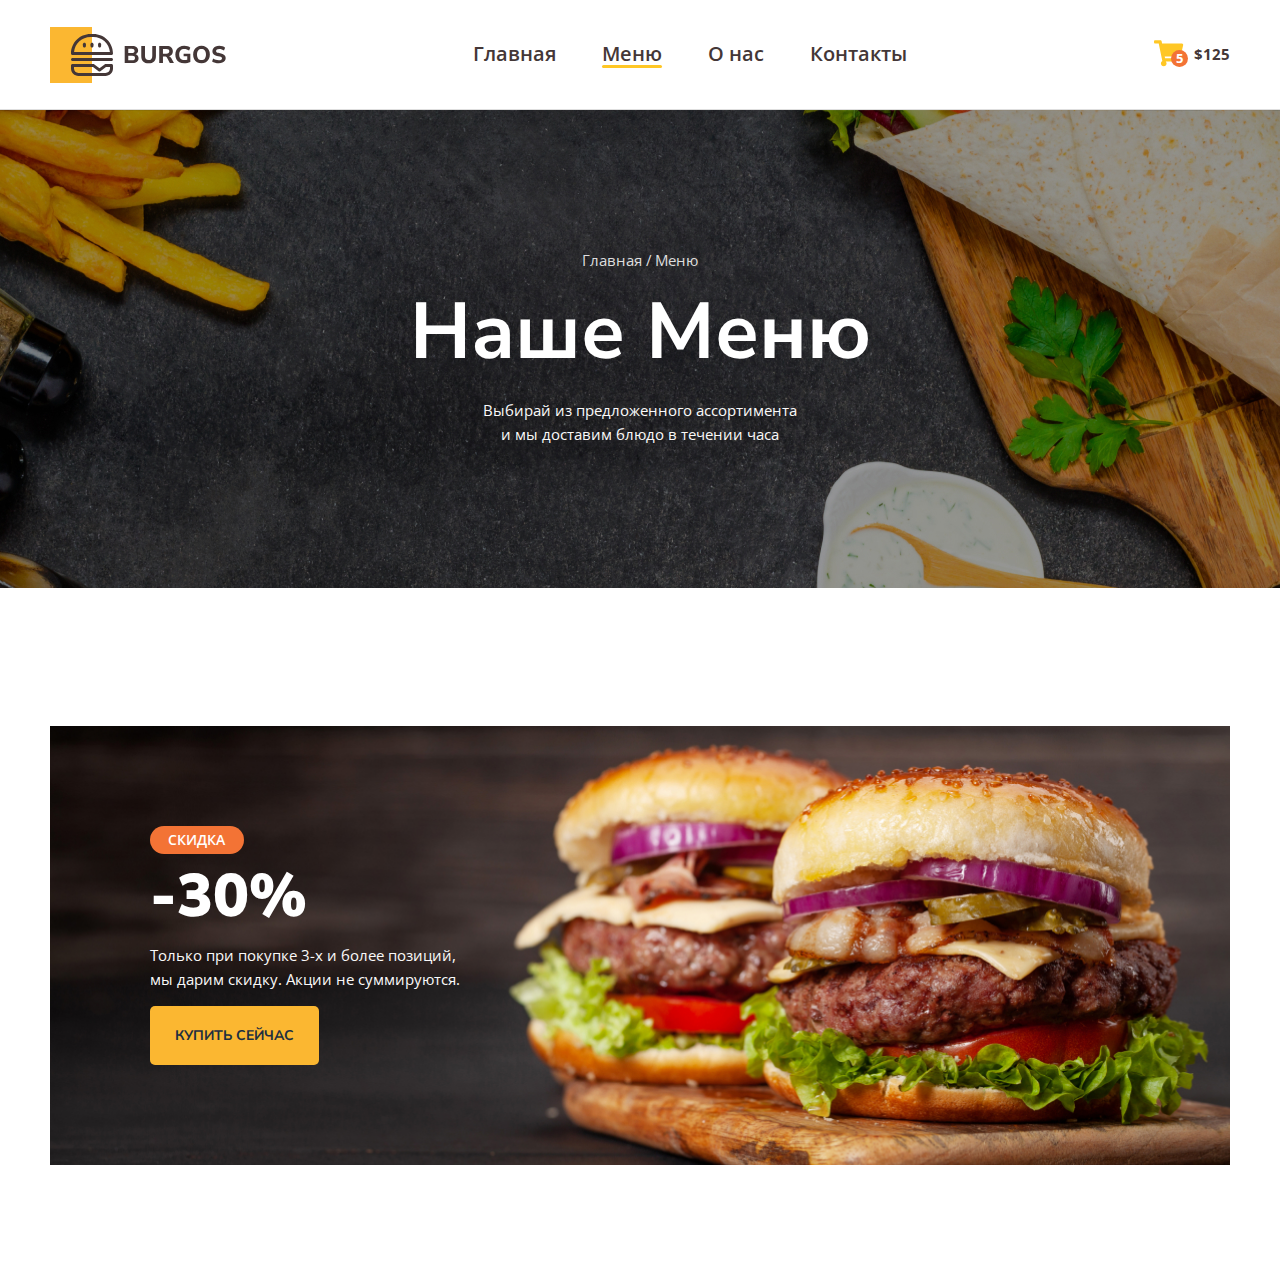
==== index.html @ fad75193 "Add banner (lesson 12)" ====
<!DOCTYPE html>
<html lang="ru">
<head>
    <meta charset="UTF-8">
    <meta http-equiv="X-UA-Compatible" content="IE=edge">
    <meta name="viewport" content="width=device-width, initial-scale=1.0">
    <title>Burger</title>
    <link rel="preconnect" href="https://fonts.googleapis.com">
    <link rel="preconnect" href="https://fonts.gstatic.com" crossorigin>
    <link href="https://fonts.googleapis.com/css2?family=Nunito+Sans:wght@600;700;800;900&family=Open+Sans:wght@400;600;700&display=swap" rel="stylesheet">
    <link rel="stylesheet" href="styles/normalize.css">
    <link rel="stylesheet" href="styles/main.css">
</head>
<body>
    <header>
        <div class="container">
            <div class="header">
                <a href="#" class="header-logo"></a>
                <nav>
                    <ul class="header-nav">
                        <li><a href="#">Главная</a></li>
                        <li><a href="#" class="active">Меню</a></li>
                        <li><a href="#">О нас</a></li>
                        <li><a href="#">Контакты</a></li>
                    </ul>
                </nav>
                <button type="button" class="button">
                    <span class="button-item">
                        <img src="images/cart.svg" alt="Корзина">
                        <span class="button-count">5</span>
                    </span>
                    <span class="button-text">$125</span>
                </button>
            </div>
        </div>
    </header>
    <div class="bg">
        <div class="container">
            <ul class="breadcrumbs">
                <li><a href="#">Главная</a></li>
                <li><a href="#">Меню</a></li>
            </ul>
            <h1 class="title">Наше Меню</h1>
            <p class="description">Выбирай из предложенного ассортимента и мы доставим блюдо в течении часа</p>
        </div>
    </div>
    <main>
        <div class="banner">
            <div class="container">
                <div class="banner-box">
                    <h2 class="banner-title">
                        <span>скидка</span>
                        -30%
                    </h2>
                    <p class="banner-text">
                        Только при покупке 3-х и более позиций, мы&nbsp;дарим скидку. Акции не суммируются.
                    </p>
                    <a href="#" class="banner-link">купить сейчас</a>
                </div>
            </div>
        </div>
    </main>
</body>
</html>
---- styles/main.css ----
body {
    font-family: 'Nunito Sans', sans-serif;
}
.container {
    max-width: 1180px;
    margin: 0 auto;
    padding-left: 15px;
    padding-right: 15px;
}
header {
    border-bottom: 1px solid #DEDEDE;
}
.header {
    font-family: 'Open Sans', sans-serif;
    display: flex;
    align-items: center;
    justify-content: space-between;
    padding-top: 26px;
    padding-bottom: 25px;
}
.header-logo {
    display: block;
    background-image: url(../images/logo.svg);
    width: 176px;
    height: 56px;
    background-repeat: no-repeat;
    background-size: cover;
}
.header-nav {
    display: flex;
    list-style-type: none;
    padding-left: 0;
    gap: 46px;
}
.header-nav a {
    font-weight: 600;
    font-size: 20px;
    color: #443737;
    text-decoration: none;
}
.header-nav a:hover {
    color: #FFC725;
} 
.header-nav a::after {
    content: '';
    width: 100%;
    height: 3px;
    border-radius: 1.5px;
    background: transparent;
    display: block;
}
.header-nav a.active::after {
    background: #FFC725;
}
.button {
    display: flex;
    align-items: center;
    background-color: transparent;
    border: none;
    padding: 0;
    gap: 10px;
    cursor: pointer;
}
.button-item {
    position: relative;
}
.button-count {
    font-weight: 700;
    font-size: 13px;
    color: #fff;
    background: #F37335;
    border-radius: 100%;
    position: absolute;
    width: 17px;
    height: 17px;
    text-align: center;
    line-height: 1.3;
    bottom: 3px;
    right: -4px;
}
.button-text {
    color: #443737;
    font-weight: 700;
    font-size: 15px;
}
.bg {
    text-align: center;
    color: #fff;
    background-image: url(../images/bg.jpg);
    background-size: cover;
    background-position: center center;
    padding: 142px 0;
    margin-bottom: 138px;
}
.breadcrumbs {
    padding-left: 0;
    margin-top: 0;
    list-style-type: none;
    display: flex;
    justify-content: center;
    gap: 7px;
}
.breadcrumbs a {
    color: #dedede;
    font-size: 15px;
    font-family: 'Open Sans', sans-serif;
    text-decoration: none;
}
.breadcrumbs a:hover {
    color: #FFC725;
}
.breadcrumbs a::before {
    content: '/';
    position: relative;
    left: -3px;
    pointer-events: none;
}
.breadcrumbs a:hover::before {
    color: #dedede;
}
.breadcrumbs li:first-child a::before {
    display: none;
}
.title {
    font-weight: 700;
    font-size: 79px;
    margin-top: 17px;
    margin-bottom: 20px;
}
.description {
    font-family: 'Open Sans', sans-serif;
    font-size: 15px;
    line-height: 1.6;
    color: #FAF9F9;
    max-width: 320px;
    margin: 0 auto;
}
.banner-box {
    background-image: url(../images/banner.jpg);
    color: #fff;
    background-size: cover;
    background-position: center center;
    padding: 100px 0 120px 100px;
    margin-bottom: 100px;
}
.banner-title {
    font-weight: 900;
    font-size: 60px;
    text-transform: uppercase;
    margin: 0;
}
.banner-title span {
    font-family: 'Open Sans', sans-serif;
    font-weight: 600;
    font-size: 14px;
    background: #F37335;
    padding: 6px 18px;
    display: block;
    max-width: 58px;
    border-radius: 14px;
    margin-bottom: 8px;
}
.banner-text {
    color: #FAF9F9;
    font-family: 'Open Sans', sans-serif;
    font-size: 15px;
    line-height: 1.6;
    max-width: 353px;
    margin-top: 12px;
    margin-bottom: 35px;
}
.banner-link {
    color: #1E2F40;
    font-weight: 700;
    font-size: 14px;
    text-align: center;
    text-transform: uppercase;
    background-color: #FBB731;
    border-radius: 5px;
    padding: 20px 25px;
    text-decoration: none;
}
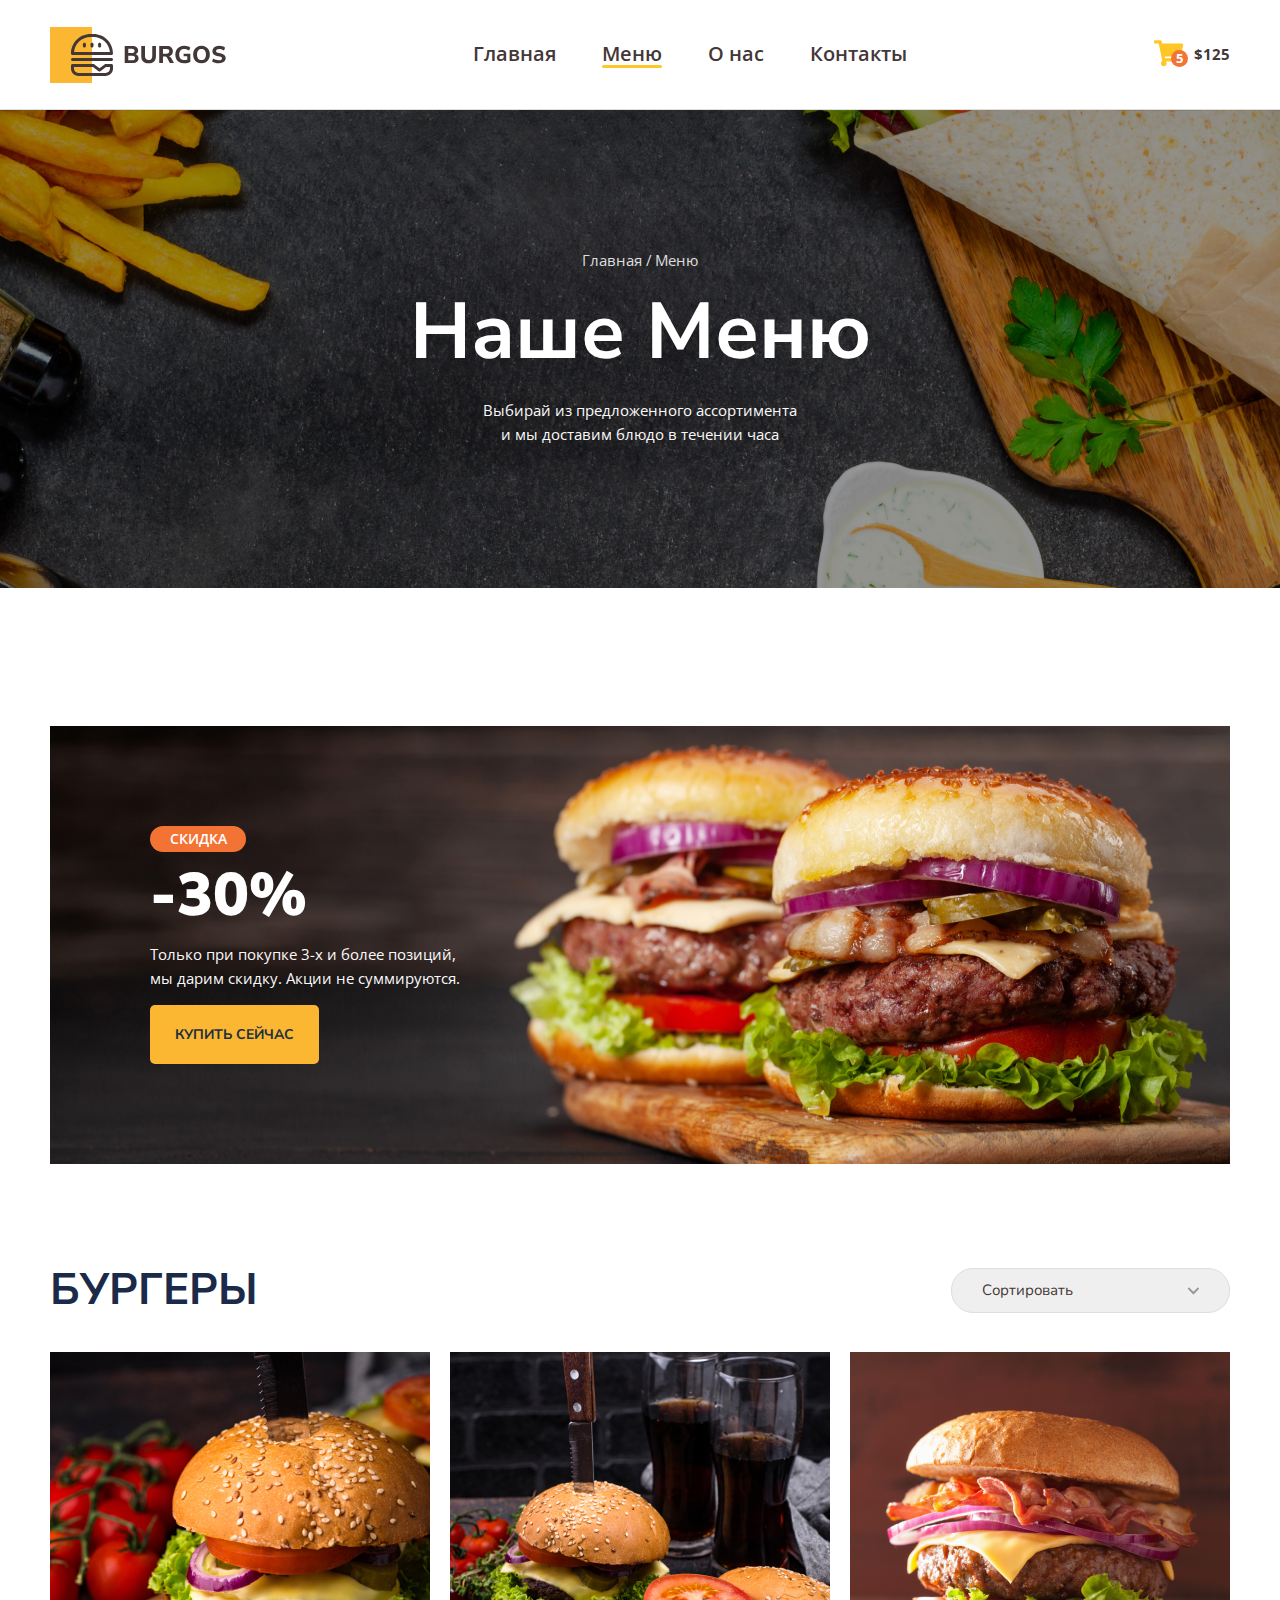
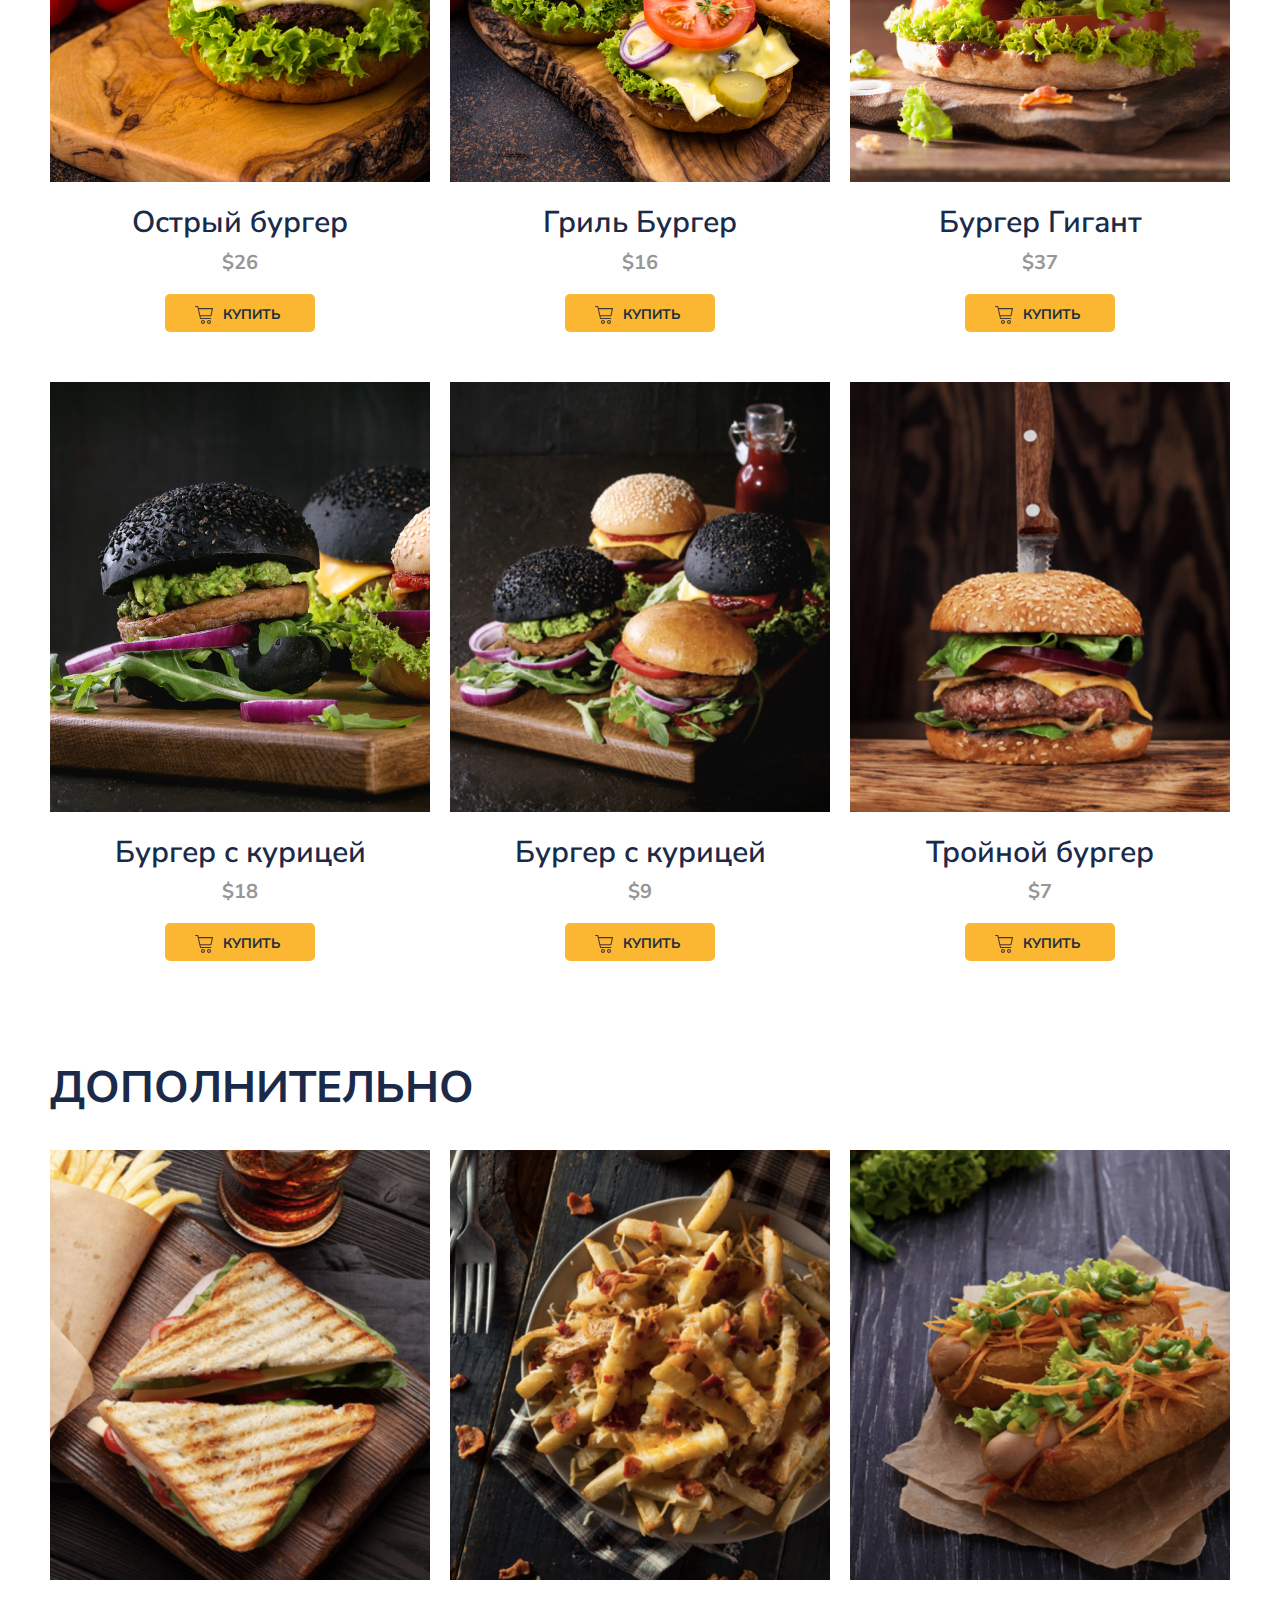
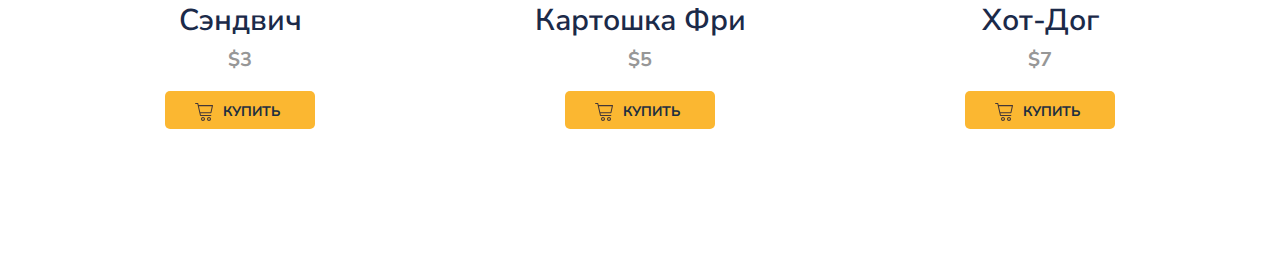
==== commit d7fbf18f: "Add menu (lesson 13)" ====
--- a/index.html
+++ b/index.html
@@ -53,12 +53,138 @@
                         -30%
                     </h2>
                     <p class="banner-text">
-                        Только при покупке 3-х и более позиций, мы&nbsp;дарим скидку. Акции не суммируются.
+                        Только при&nbsp;покупке 3-х и более позиций, мы&nbsp;дарим скидку. Акции не&nbsp;суммируются.
                     </p>
                     <a href="#" class="banner-link">купить сейчас</a>
                 </div>
             </div>
         </div>
+        <section class="menu">
+            <div class="container">
+                <div class="menu-header">
+                    <h2 class="menu-title">
+                        Бургеры
+                    </h2>
+                    <select class="menu-select">
+                        <option value="">Сортировать</option>
+                        <option value="up">По возрастанию</option>
+                        <option value="down">По убыванию</option>
+                    </select>
+                </div>
+                <div class="menu-grid">
+                    <div class="menu-grid-item">
+                        <div class="menu-grid-cover">
+                            <img src="images/menu/01.jpg" alt="Острый бургер">
+                        </div>
+                        <p class="menu-grid-title">Острый бургер</p>
+                        <p class="menu-grid-price">$26</p>
+                        <button type="button" class="menu-grid-btn">
+                            <span class="menu-grid-icon"></span>
+                            <span class="menu-grid-text">купить</span>
+                        </button>
+                    </div>
+                    <div class="menu-grid-item">
+                        <div class="menu-grid-cover">
+                            <img src="images/menu/02.jpg" alt="Гриль Бургер">
+                        </div>
+                        <p class="menu-grid-title">Гриль Бургер</p>
+                        <p class="menu-grid-price">$16</p>
+                        <button type="button" class="menu-grid-btn">
+                            <span class="menu-grid-icon"></span>
+                            <span class="menu-grid-text">купить</span>
+                        </button>
+                    </div>
+                    <div class="menu-grid-item">
+                        <div class="menu-grid-cover">
+                            <img src="images/menu/03.jpg" alt="Бурег Гигант">
+                        </div>
+                        <p class="menu-grid-title">Бургер Гигант</p>
+                        <p class="menu-grid-price">$37</p>
+                        <button type="button" class="menu-grid-btn">
+                            <span class="menu-grid-icon"></span>
+                            <span class="menu-grid-text">купить</span>
+                        </button>
+                    </div>
+                    <div class="menu-grid-item">
+                        <div class="menu-grid-cover">
+                            <img src="images/menu/04.jpg" alt="Бургер с курицей">
+                        </div>
+                        <p class="menu-grid-title">Бургер с курицей</p>
+                        <p class="menu-grid-price">$18</p>
+                        <button type="button" class="menu-grid-btn">
+                            <span class="menu-grid-icon"></span>
+                            <span class="menu-grid-text">купить</span>
+                        </button>
+                    </div>
+                    <div class="menu-grid-item">
+                        <div class="menu-grid-cover">
+                            <img src="images/menu/05.jpg" alt="Бургер с курицей">
+                        </div>
+                        <p class="menu-grid-title">Бургер с курицей</p>
+                        <p class="menu-grid-price">$9</p>
+                        <button type="button" class="menu-grid-btn">
+                            <span class="menu-grid-icon"></span>
+                            <span class="menu-grid-text">купить</span>
+                        </button>
+                    </div>
+                    <div class="menu-grid-item">
+                        <div class="menu-grid-cover">
+                            <img src="images/menu/06.jpg" alt="Тройной бургер">
+                        </div>
+                        <p class="menu-grid-title">Тройной бургер</p>
+                        <p class="menu-grid-price">$7</p>
+                        <button type="button" class="menu-grid-btn">
+                            <span class="menu-grid-icon"></span>
+                            <span class="menu-grid-text">купить</span>
+                        </button>
+                    </div>
+                </div>
+            </div>
+        </section>
+        <section class="extra">
+            <div class="container">
+                <div class="extra-header">
+                    <h2 class="extra-title">
+                        Дополнительно
+                    </h2>
+                </div>
+                <div class="extra-grid">
+                    <div class="extra-grid-item">
+                        <div class="extra-grid-cover">
+                            <img src="images/menu/07.jpg" alt="Сэндвич">
+                        </div>
+                        <p class="extra-grid-title">Сэндвич</p>
+                        <p class="extra-grid-price">$3</p>
+                        <button type="button" class="extra-grid-btn">
+                            <span class="extra-grid-icon"></span>
+                            <span class="extra-grid-text">купить</span>
+                        </button>
+                    </div>
+                    <div class="extra-grid-item">
+                        <div class="extra-grid-cover">
+                            <img src="images/menu/08.jpg" alt="Картошка Фри">
+                        </div>
+                        <p class="extra-grid-title">Картошка Фри</p>
+                        <p class="extra-grid-price">$5</p>
+                        <button type="button" class="extra-grid-btn">
+                            <span class="extra-grid-icon"></span>
+                            <span class="extra-grid-text">купить</span>
+                        </button>
+                    </div>
+                    <div class="extra-grid-item">
+                        <div class="extra-grid-cover">
+                            <img src="images/menu/09.jpg" alt="Хот-Дог">
+                        </div>
+                        <p class="extra-grid-title">Хот-Дог</p>
+                        <p class="extra-grid-price">$7</p>
+                        <button type="button" class="extra-grid-btn">
+                            <span class="extra-grid-icon"></span>
+                            <span class="extra-grid-text">купить</span>
+                        </button>
+                    </div>
+                </div>
+            </div>
+        </section>  
     </main>
 </body>
 </html>--- a/styles/main.css
+++ b/styles/main.css
@@ -137,28 +137,31 @@
 }
 .banner-box {
     background-image: url(../images/banner.jpg);
-    color: #fff;
+    background-repeat: no-repeat;
     background-size: cover;
     background-position: center center;
-    padding: 100px 0 120px 100px;
-    margin-bottom: 100px;
+    padding: 100px 100px 120px 100px;
+    margin-bottom: 65px;
 }
 .banner-title {
     font-weight: 900;
     font-size: 60px;
-    text-transform: uppercase;
-    margin: 0;
+    color: #fff;
+    text-transform: uppercase;
+    margin-top: 0;
+    margin-bottom: 12px;
 }
 .banner-title span {
     font-family: 'Open Sans', sans-serif;
     font-weight: 600;
     font-size: 14px;
     background: #F37335;
-    padding: 6px 18px;
+    padding: 5px 0;
     display: block;
-    max-width: 58px;
+    max-width: 96px;
+    text-align: center;
     border-radius: 14px;
-    margin-bottom: 8px;
+    margin-bottom: 9px;
 }
 .banner-text {
     color: #FAF9F9;
@@ -166,17 +169,108 @@
     font-size: 15px;
     line-height: 1.6;
     max-width: 353px;
-    margin-top: 12px;
+    margin-top: 0;
     margin-bottom: 35px;
 }
 .banner-link {
     color: #1E2F40;
     font-weight: 700;
     font-size: 14px;
-    text-align: center;
     text-transform: uppercase;
     background-color: #FBB731;
     border-radius: 5px;
     padding: 20px 25px;
     text-decoration: none;
+}
+.menu-header, .extra-header {
+    display: flex;
+    align-items: center;
+    justify-content: space-between;
+}
+.menu-title,.extra-title {
+    font-size: 44px;
+    font-weight: 700;
+    text-transform: uppercase;
+    color: #1B2A49;
+}
+.menu-select {
+    border: 1px solid #DEDEDE;
+    padding: 13px 30px;
+    border-radius: 22px;
+    color: #443737;
+    font-size: 15px;
+    appearance: none;
+    flex-basis: 279px;
+    background-image: url(../images/arrow.svg);
+    background-size: 12.79px 7.75px;
+    background-repeat: no-repeat;
+    background-position: 89% center;
+}
+.menu-grid, .extra-grid {
+    display: grid;
+    grid-template-columns: repeat(3, 1fr);
+    gap: 20px;
+    margin-bottom: 35px;
+}
+.extra-grid {
+    margin-bottom: 100px;
+}
+.menu-grid-item, .extra-grid-item {
+    text-align: center;
+}
+.menu-grid-cover, .extra-grid-cover {
+    width: 100%;
+    height: 430px;
+    position: relative;
+    overflow: hidden;
+    margin-bottom: 24px;
+}
+.menu-grid-cover img, .extra-grid-cover img {
+    position: absolute;
+    left: 50%;
+    top: 50%;
+    transform: translate(-50%, -50%);
+    object-fit: cover;
+    width: 100%;
+    height: 430px;
+}
+.menu-grid-title, .extra-grid-title {
+    font-weight: 600;
+    font-size: 30px;
+    color: #1B2A49;
+    margin-top: 0;
+    margin-bottom: 10px;
+}
+.menu-grid-price, .extra-grid-price {
+    font-weight: 700;
+    font-size: 20px;
+    color: #979797;
+    margin-top: 0;
+    margin-bottom: 20px;
+}
+.menu-grid-btn, .extra-grid-btn {
+    display: flex;
+    align-items: center;
+    border: none;
+    background: #FBB731;
+    border-radius: 5px;
+    padding: 12px 35px 8px 30px;
+    gap: 10px;
+    cursor: pointer;
+    margin: 0 auto;
+    margin-bottom: 30px;
+}
+.menu-grid-icon, .extra-grid-icon {
+    background-image: url(../images/cart-menu.svg);
+    width: 18px;
+    height: 18px;
+    background-repeat: no-repeat;
+    background-size: cover;
+    background-position: center center;
+}
+.menu-grid-text, .extra-grid-text {
+    font-weight: 700;
+    font-size: 14px;
+    text-transform: uppercase;
+    color: #1E2F40;
 }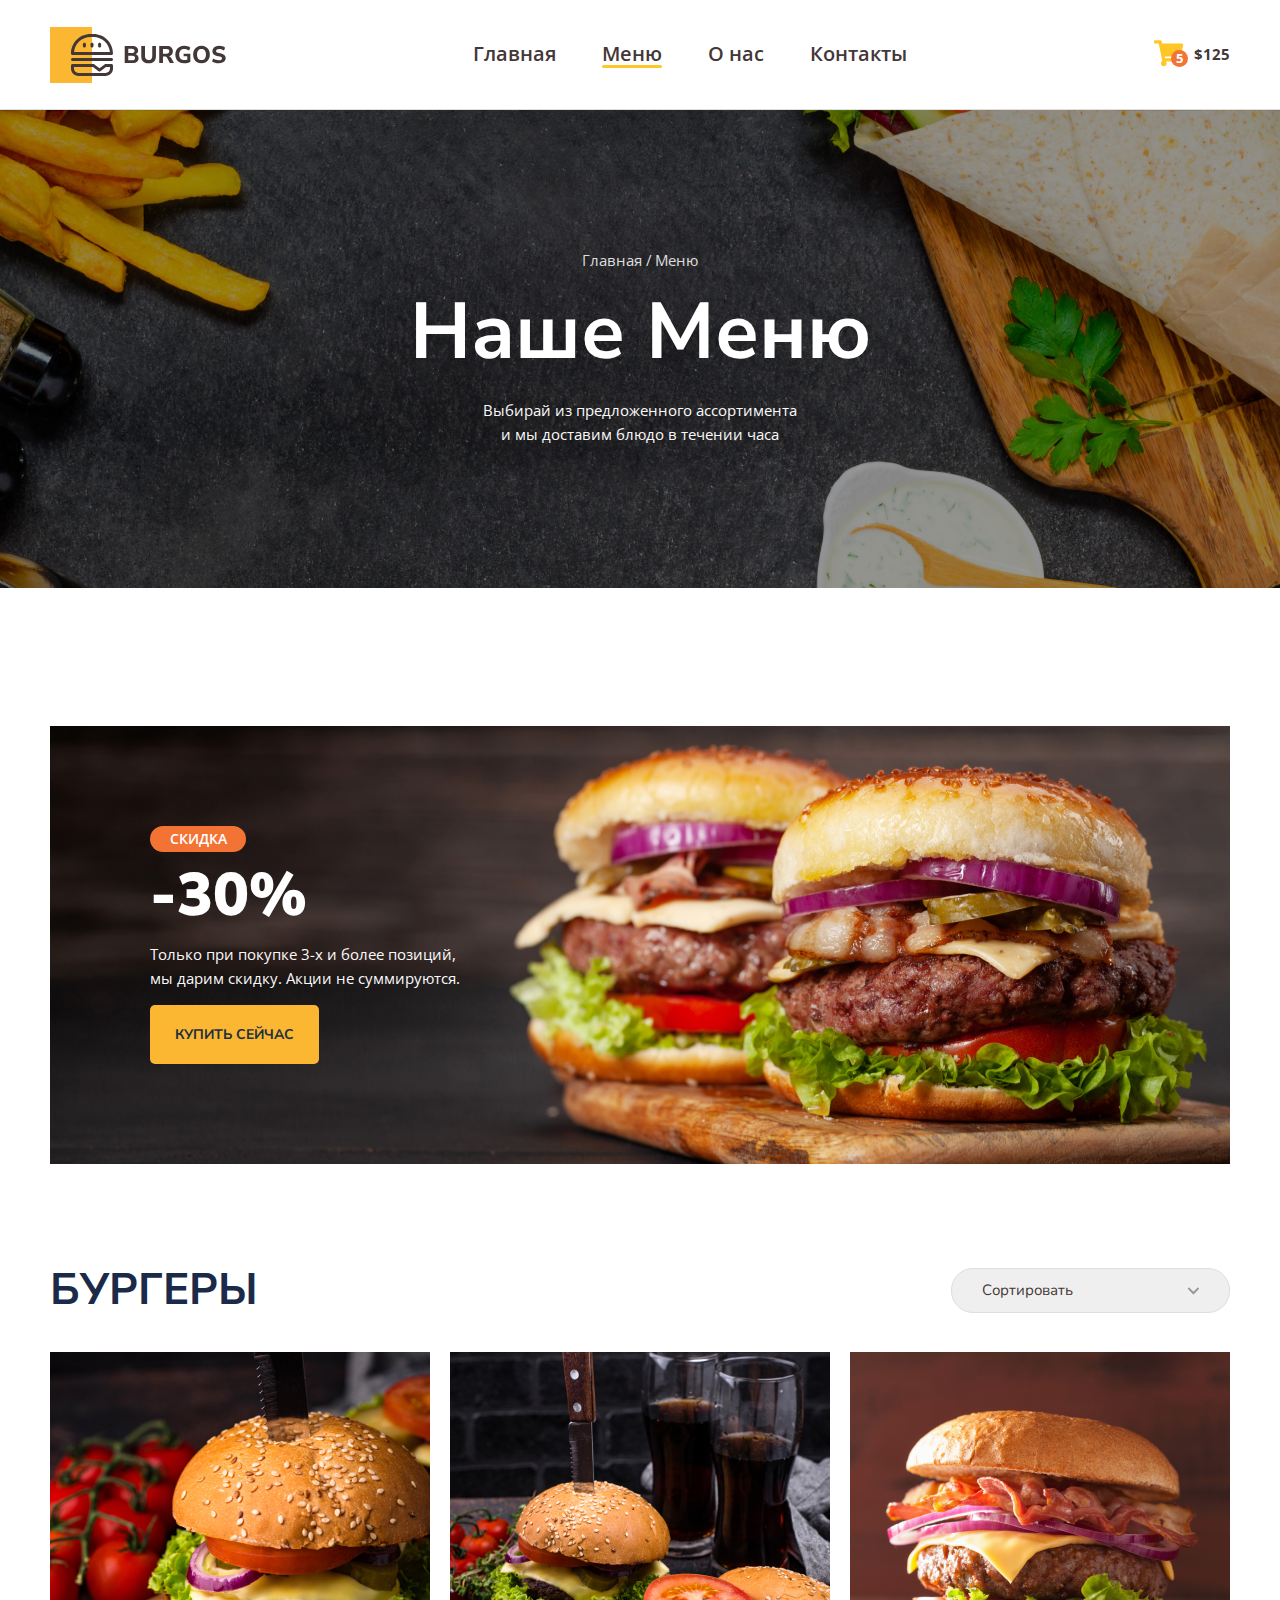
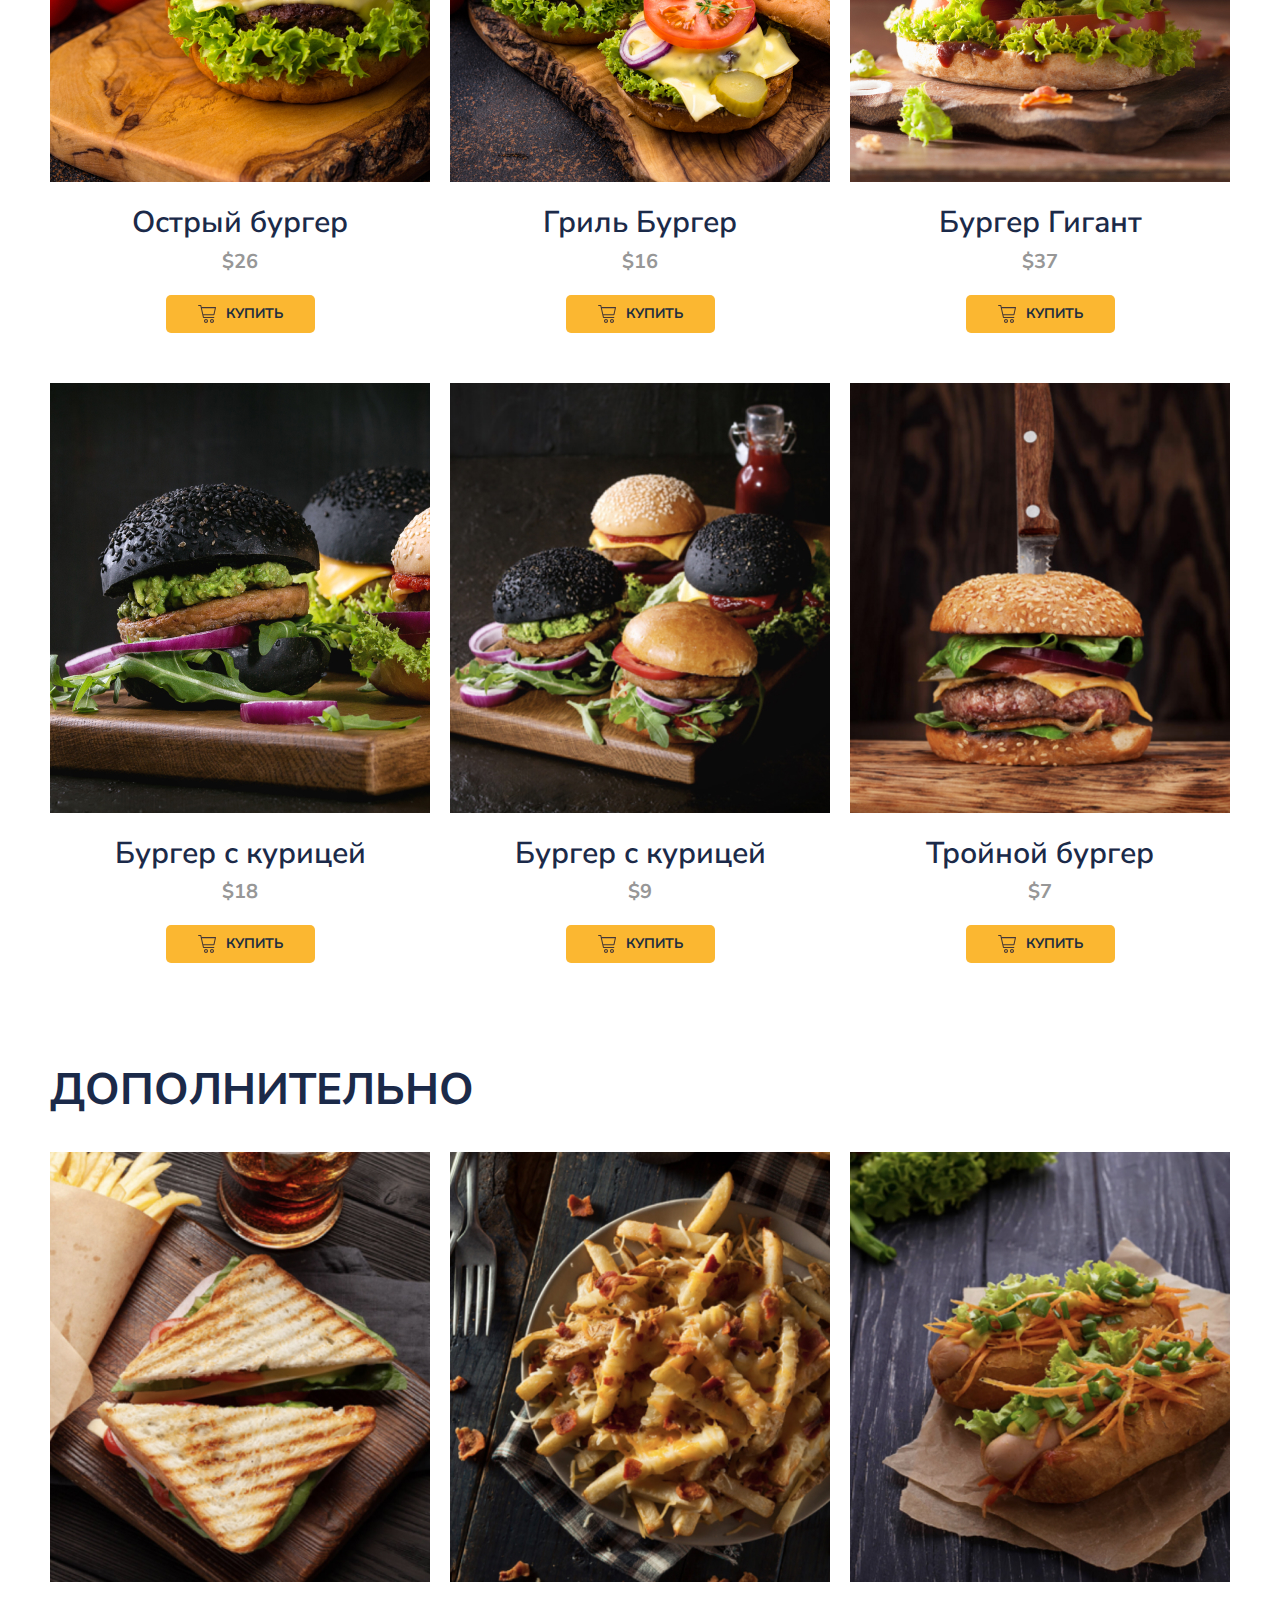
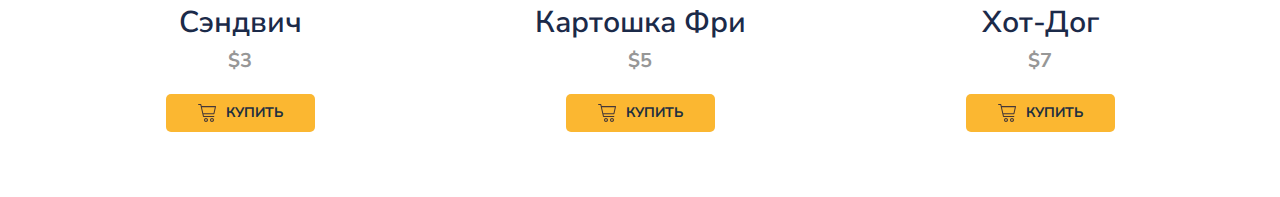
==== commit 67c1516a: "Add correction (lesson 13)" ====
--- a/index.html
+++ b/index.html
@@ -139,52 +139,48 @@
                         </button>
                     </div>
                 </div>
-            </div>
-        </section>
-        <section class="extra">
-            <div class="container">
-                <div class="extra-header">
-                    <h2 class="extra-title">
+                <div class="menu-header">
+                    <h2 class="menu-title">
                         Дополнительно
                     </h2>
                 </div>
-                <div class="extra-grid">
-                    <div class="extra-grid-item">
-                        <div class="extra-grid-cover">
+                <div class="menu-grid">
+                    <div class="menu-grid-item">
+                        <div class="menu-grid-cover">
                             <img src="images/menu/07.jpg" alt="Сэндвич">
                         </div>
-                        <p class="extra-grid-title">Сэндвич</p>
-                        <p class="extra-grid-price">$3</p>
-                        <button type="button" class="extra-grid-btn">
-                            <span class="extra-grid-icon"></span>
-                            <span class="extra-grid-text">купить</span>
+                        <p class="menu-grid-title">Сэндвич</p>
+                        <p class="menu-grid-price">$3</p>
+                        <button type="button" class="menu-grid-btn">
+                            <span class="menu-grid-icon"></span>
+                            <span class="menu-grid-text">купить</span>
                         </button>
                     </div>
-                    <div class="extra-grid-item">
-                        <div class="extra-grid-cover">
+                    <div class="menu-grid-item">
+                        <div class="menu-grid-cover">
                             <img src="images/menu/08.jpg" alt="Картошка Фри">
                         </div>
-                        <p class="extra-grid-title">Картошка Фри</p>
-                        <p class="extra-grid-price">$5</p>
-                        <button type="button" class="extra-grid-btn">
-                            <span class="extra-grid-icon"></span>
-                            <span class="extra-grid-text">купить</span>
+                        <p class="menu-grid-title">Картошка Фри</p>
+                        <p class="menu-grid-price">$5</p>
+                        <button type="button" class="menu-grid-btn">
+                            <span class="menu-grid-icon"></span>
+                            <span class="menu-grid-text">купить</span>
                         </button>
                     </div>
-                    <div class="extra-grid-item">
-                        <div class="extra-grid-cover">
+                    <div class="menu-grid-item">
+                        <div class="menu-grid-cover">
                             <img src="images/menu/09.jpg" alt="Хот-Дог">
                         </div>
-                        <p class="extra-grid-title">Хот-Дог</p>
-                        <p class="extra-grid-price">$7</p>
-                        <button type="button" class="extra-grid-btn">
-                            <span class="extra-grid-icon"></span>
-                            <span class="extra-grid-text">купить</span>
+                        <p class="menu-grid-title">Хот-Дог</p>
+                        <p class="menu-grid-price">$7</p>
+                        <button type="button" class="menu-grid-btn">
+                            <span class="menu-grid-icon"></span>
+                            <span class="menu-grid-text">купить</span>
                         </button>
                     </div>
                 </div>
             </div>
-        </section>  
+        </section>
     </main>
 </body>
 </html>--- a/styles/main.css
+++ b/styles/main.css
@@ -182,12 +182,12 @@
     padding: 20px 25px;
     text-decoration: none;
 }
-.menu-header, .extra-header {
+.menu-header {
     display: flex;
     align-items: center;
     justify-content: space-between;
 }
-.menu-title,.extra-title {
+.menu-title {
     font-size: 44px;
     font-weight: 700;
     text-transform: uppercase;
@@ -206,26 +206,21 @@
     background-repeat: no-repeat;
     background-position: 89% center;
 }
-.menu-grid, .extra-grid {
+.menu-grid {
     display: grid;
     grid-template-columns: repeat(3, 1fr);
-    gap: 20px;
-    margin-bottom: 35px;
-}
-.extra-grid {
-    margin-bottom: 100px;
-}
-.menu-grid-item, .extra-grid-item {
-    text-align: center;
-}
-.menu-grid-cover, .extra-grid-cover {
+    gap: 50px 20px;
+    text-align: center;
+    margin-bottom: 65px;
+}
+.menu-grid-cover {
     width: 100%;
     height: 430px;
     position: relative;
     overflow: hidden;
     margin-bottom: 24px;
 }
-.menu-grid-cover img, .extra-grid-cover img {
+.menu-grid-cover img {
     position: absolute;
     left: 50%;
     top: 50%;
@@ -234,41 +229,40 @@
     width: 100%;
     height: 430px;
 }
-.menu-grid-title, .extra-grid-title {
+.menu-grid-title {
     font-weight: 600;
     font-size: 30px;
     color: #1B2A49;
-    margin-top: 0;
-    margin-bottom: 10px;
-}
-.menu-grid-price, .extra-grid-price {
+    margin: 0;
+}
+.menu-grid-price {
     font-weight: 700;
     font-size: 20px;
     color: #979797;
-    margin-top: 0;
-    margin-bottom: 20px;
-}
-.menu-grid-btn, .extra-grid-btn {
-    display: flex;
-    align-items: center;
+    margin-top: 9px;
+    margin-bottom: 22px;
+}
+.menu-grid-btn {
+    display: flex;
+    align-items: center;
+    justify-content: center;
     border: none;
     background: #FBB731;
     border-radius: 5px;
-    padding: 12px 35px 8px 30px;
+    padding: 10px 32px;
     gap: 10px;
     cursor: pointer;
     margin: 0 auto;
-    margin-bottom: 30px;
-}
-.menu-grid-icon, .extra-grid-icon {
+}
+.menu-grid-icon {
     background-image: url(../images/cart-menu.svg);
     width: 18px;
     height: 18px;
     background-repeat: no-repeat;
     background-size: cover;
-    background-position: center center;
-}
-.menu-grid-text, .extra-grid-text {
+    display: block;
+}
+.menu-grid-text {
     font-weight: 700;
     font-size: 14px;
     text-transform: uppercase;
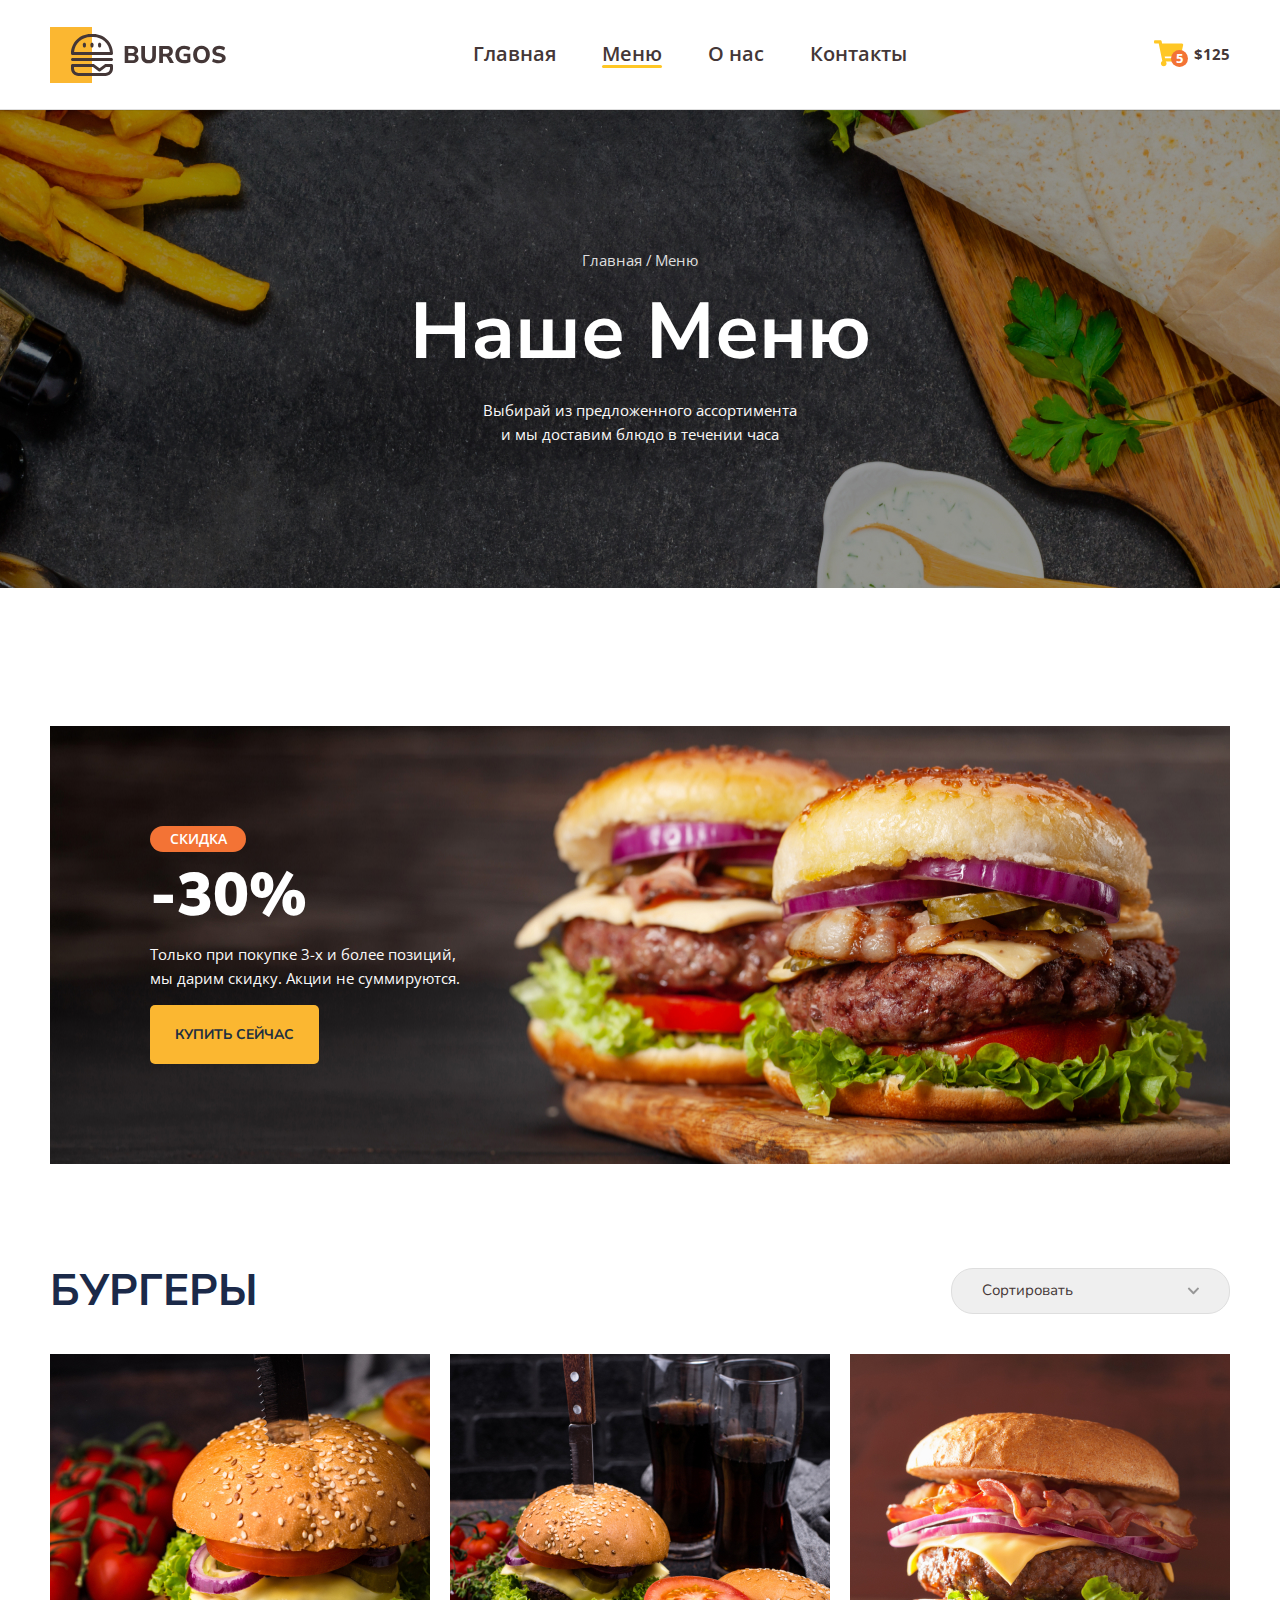
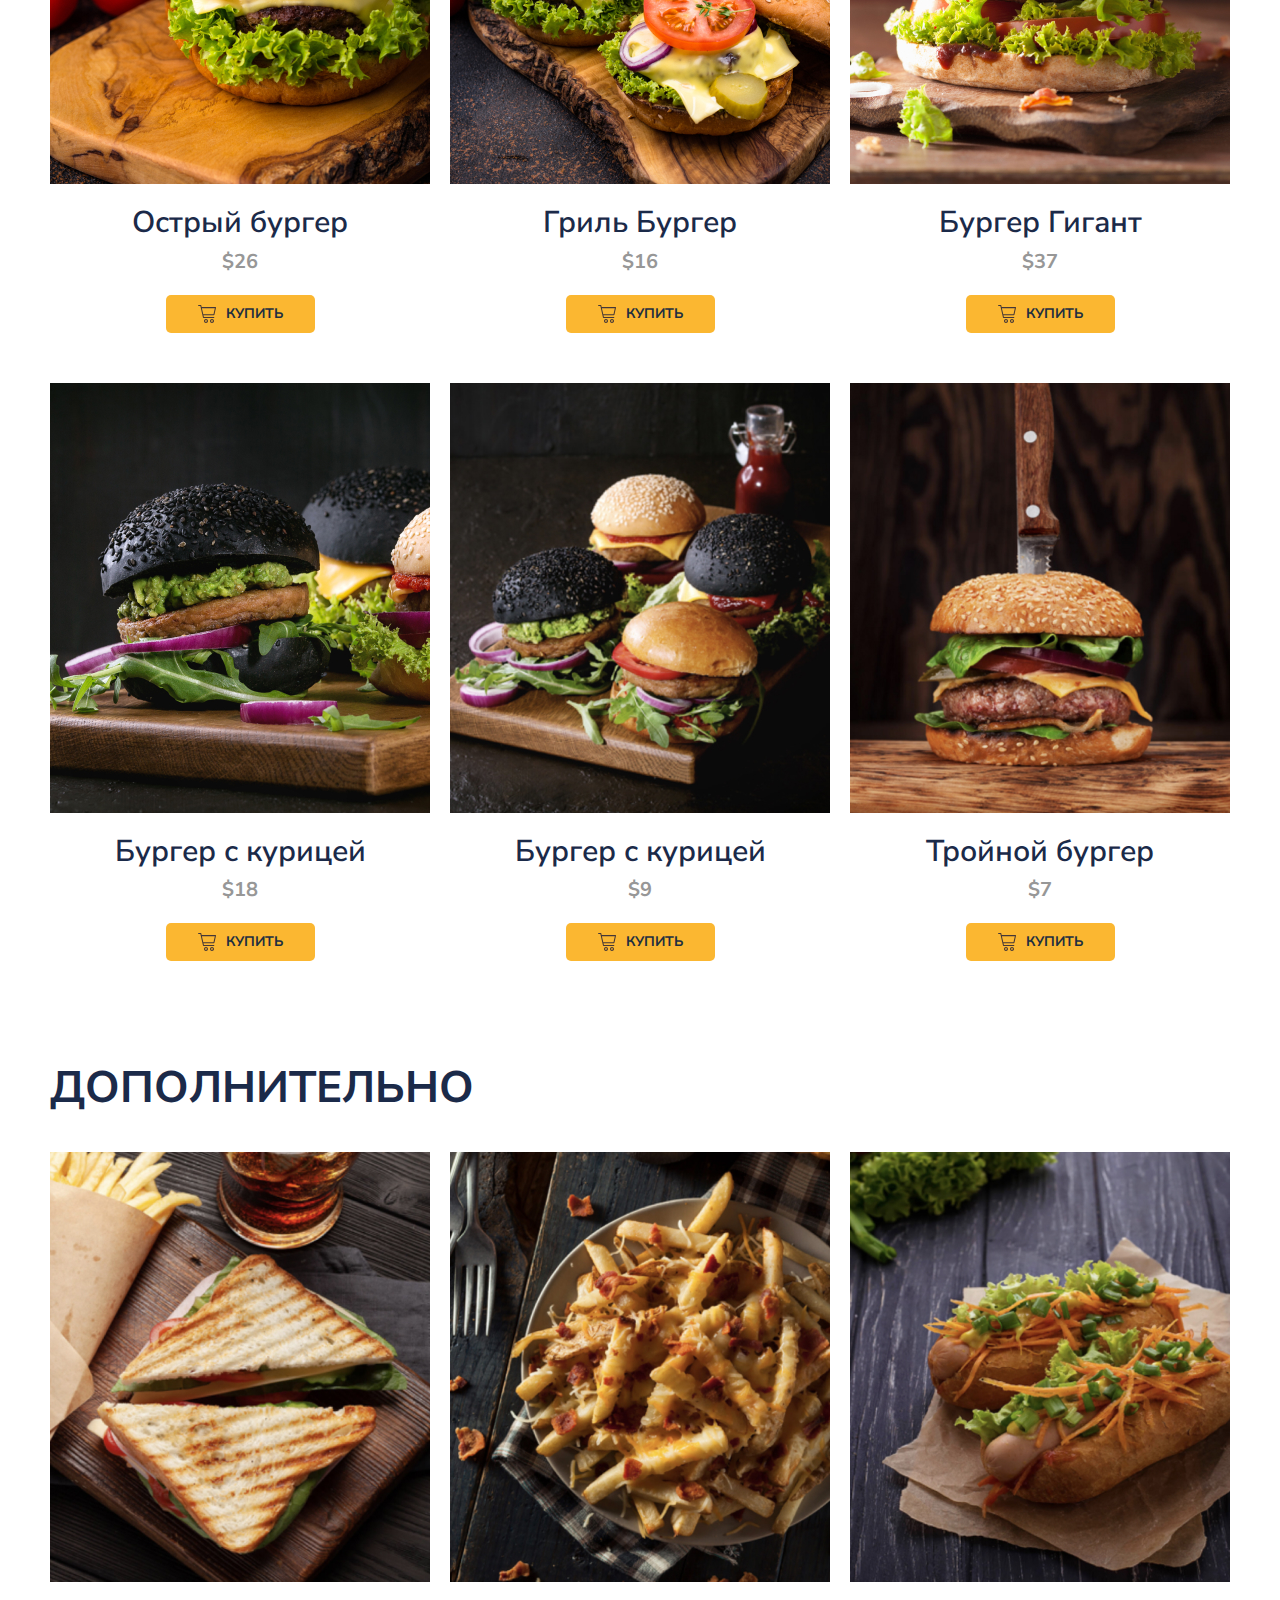
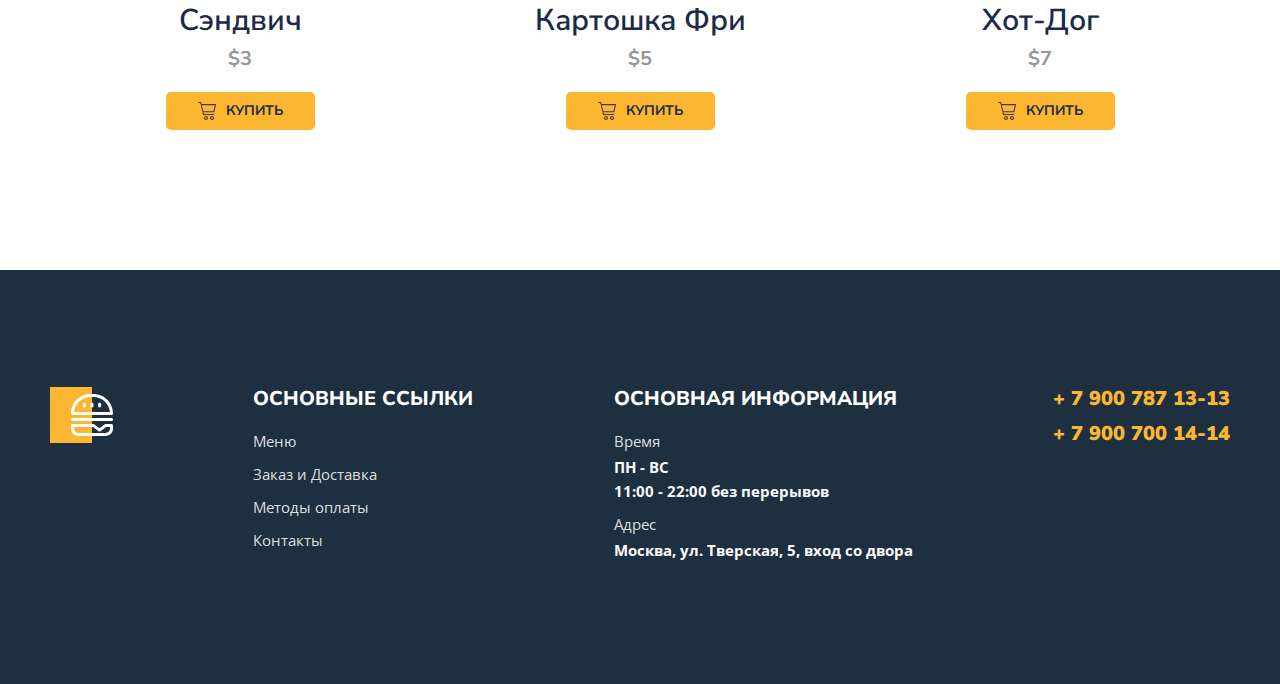
==== commit f46c79c6: "Add footer" ====
--- a/index.html
+++ b/index.html
@@ -182,5 +182,43 @@
             </div>
         </section>
     </main>
+    <footer class="footer">
+        <div class="container">
+            <div class="footer-box">
+                <div class="footer-item">
+                    <img class="footer-logo" src="images/footer-logo.svg" alt="Logo">
+                </div>
+                <div class="footer-item">
+                    <h2 class="footer-title">основные ссылки</h2>
+                    <ul class="footer-list">
+                        <li><a href="#">Меню</a></li>
+                        <li><a href="#">Заказ и Доставка</a></li>
+                        <li><a href="#">Методы оплаты</a></li>
+                        <li><a href="#">Контакты</a></li>
+                    </ul>
+                </div>
+                <div class="footer-item">
+                    <h2 class="footer-title">основная информация</h2>
+                    <ul class="footer-list">
+                        <li>
+                            <span>Время</span>
+                            ПН - ВС <br>
+                            11:00 - 22:00 без перерывов
+                        </li>
+                        <li>
+                            <span>Адрес</span>
+                            Москва, ул. Тверская, 5, вход со двора
+                        </li>
+                    </ul>
+                </div>
+                <div class="footer-tel">
+                    <ul class="footer-list">
+                        <li>+ 7 900 787 13-13</li>
+                        <li>+ 7 900 700 14-14</li>
+                    </ul>
+                </div>
+            </div>
+        </div>
+    </footer>
 </body>
 </html>--- a/styles/main.css
+++ b/styles/main.css
@@ -141,7 +141,7 @@
     background-size: cover;
     background-position: center center;
     padding: 100px 100px 120px 100px;
-    margin-bottom: 65px;
+    margin-bottom: 102px;
 }
 .banner-title {
     font-weight: 900;
@@ -192,6 +192,7 @@
     font-weight: 700;
     text-transform: uppercase;
     color: #1B2A49;
+    margin: 0;
 }
 .menu-select {
     border: 1px solid #DEDEDE;
@@ -211,14 +212,15 @@
     grid-template-columns: repeat(3, 1fr);
     gap: 50px 20px;
     text-align: center;
-    margin-bottom: 65px;
+    margin-top: 38px;
+    margin-bottom: 102px;
 }
 .menu-grid-cover {
     width: 100%;
     height: 430px;
     position: relative;
     overflow: hidden;
-    margin-bottom: 24px;
+    margin-bottom: 22px;
 }
 .menu-grid-cover img {
     position: absolute;
@@ -267,4 +269,61 @@
     font-size: 14px;
     text-transform: uppercase;
     color: #1E2F40;
+}
+.footer {
+    background: #1E2F40;
+    color: #fff;
+    padding-top: 117px;
+    padding-bottom: 106px;
+    margin-top: 140px;
+}
+.footer-box {
+    display: flex;
+    justify-content: space-between;
+}
+.footer-logo {
+    width: 63px;
+    height: 56px;
+}
+.footer-item {
+    flex: 0 0 auto;
+}
+.footer-title {
+    font-size: 20px;
+    font-weight: 800;
+    text-transform: uppercase;
+    margin-bottom: 19px;
+    margin-top: 0;
+}
+.footer-item li {
+    margin-bottom: 9px;
+    font-family: 'Open Sans', sans-serif;
+    font-size: 15px;
+    color: #FAF9F9;
+    font-weight: 700;
+    line-height: 24px;
+}
+.footer-item a {
+    color: #DEDEDE;
+    text-decoration: none;
+    font-weight: 400;
+}
+.footer-item span {
+    color: #DEDEDE;
+    display: block;
+    font-weight: 400;
+    margin-bottom: 2px;
+}
+.footer-tel ul {
+    font-size: 20px;
+    font-weight: 900;
+    color: #FBB731;
+    margin-top: 0;
+}
+.footer-tel li {
+    margin-bottom: 12px;
+}
+.footer-list {
+    padding-left: 0;
+    list-style-type: none;
 }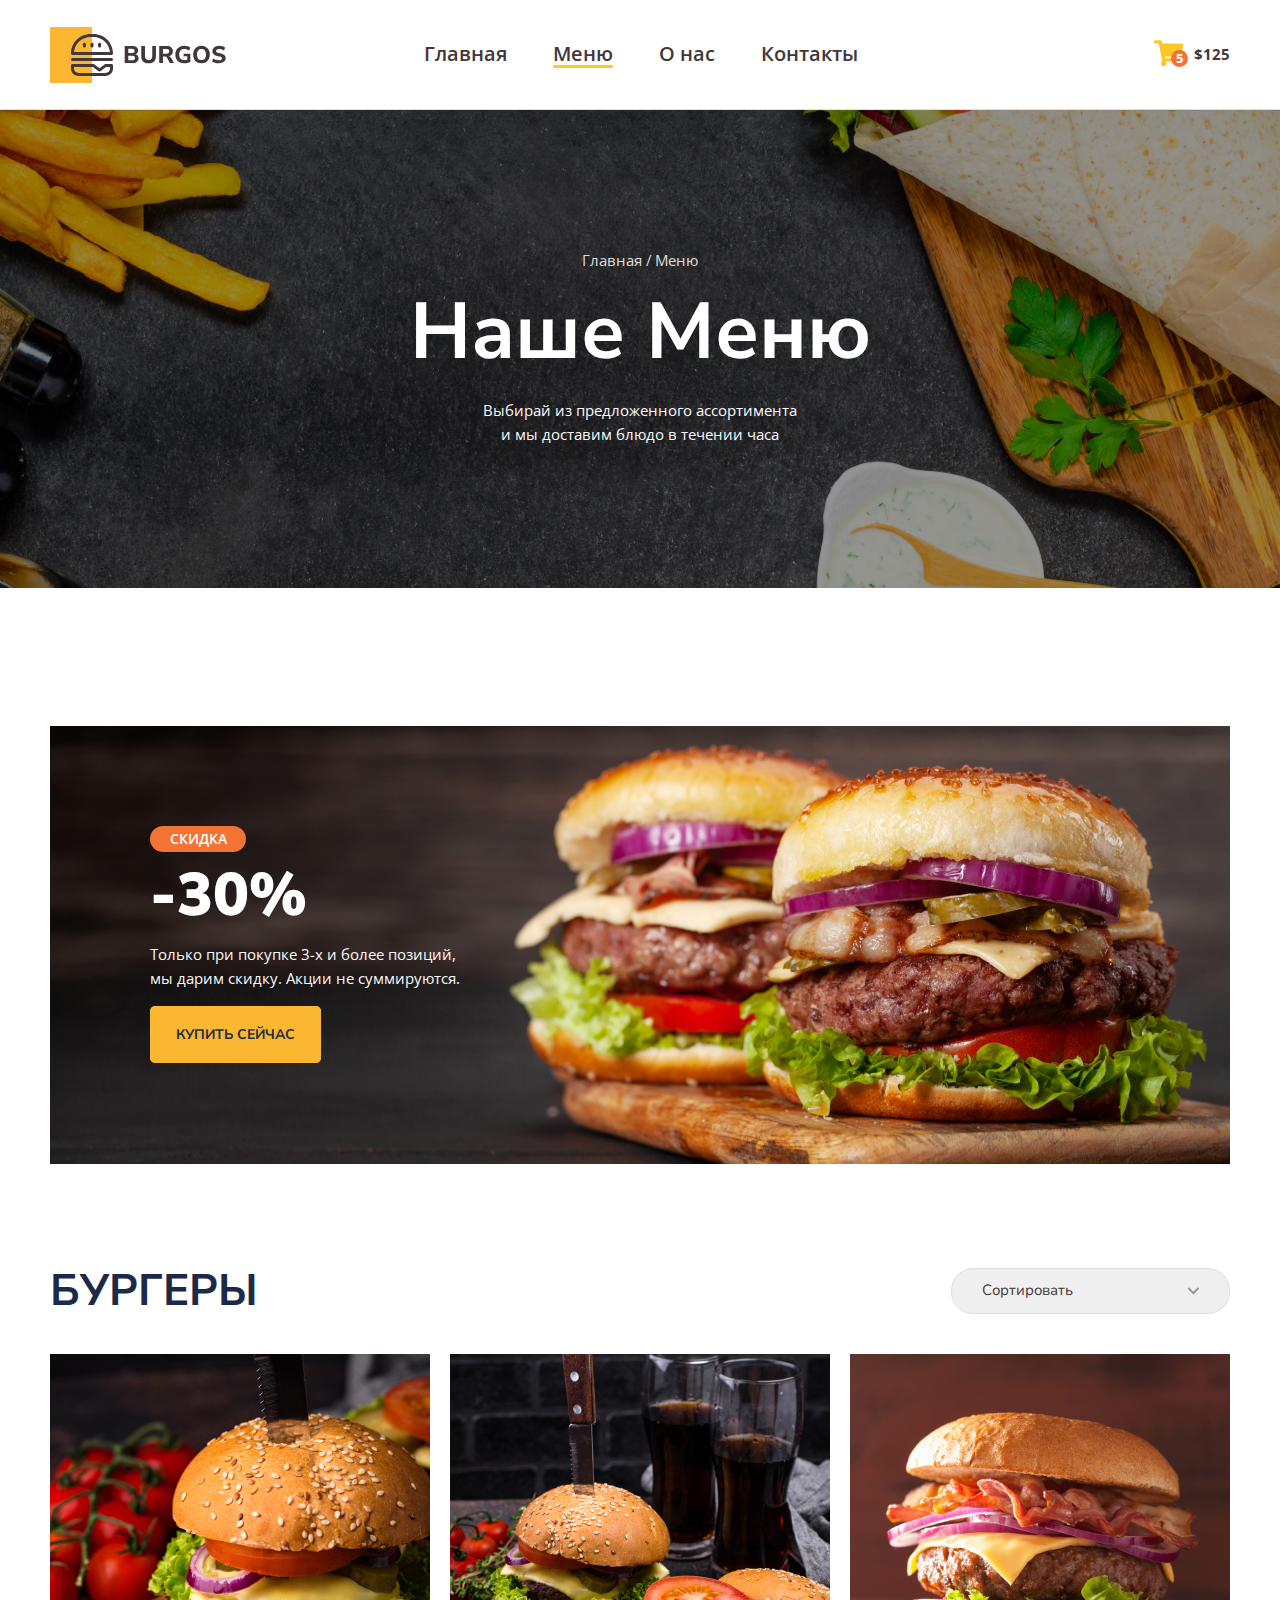
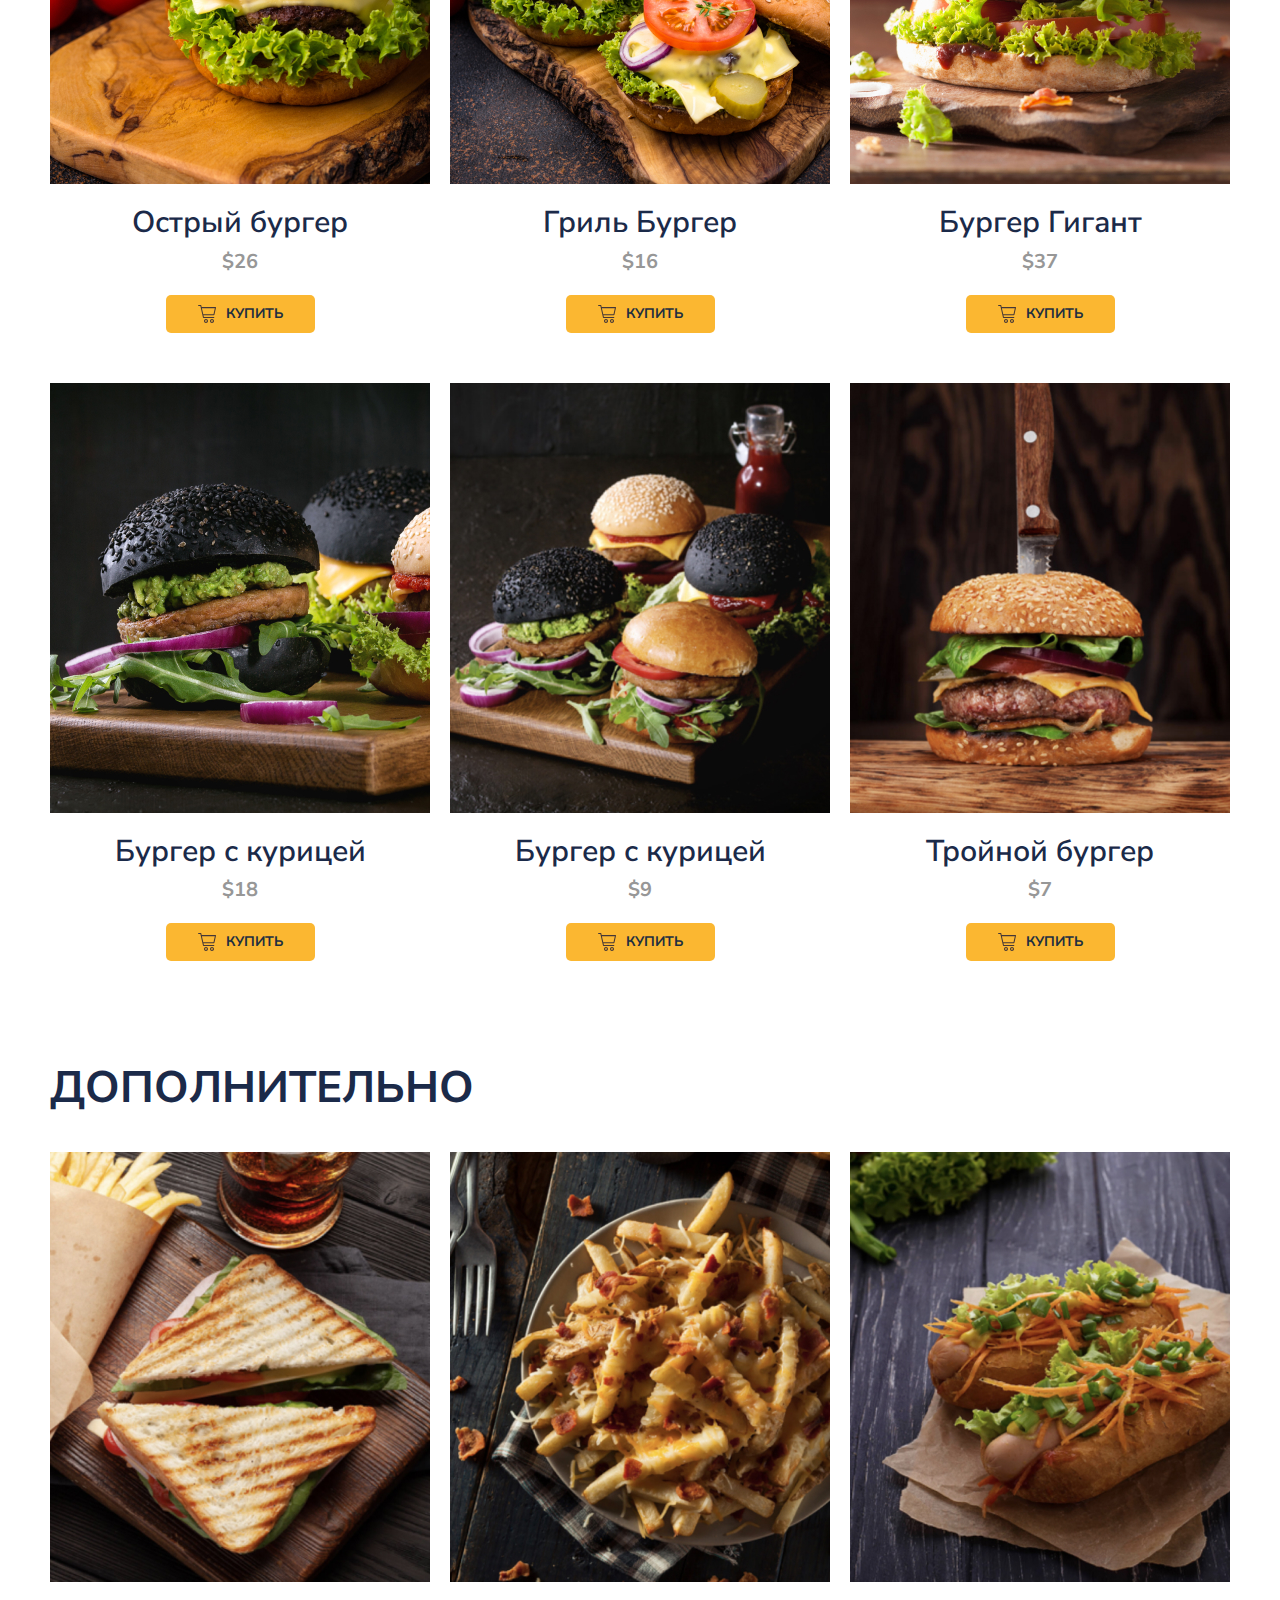
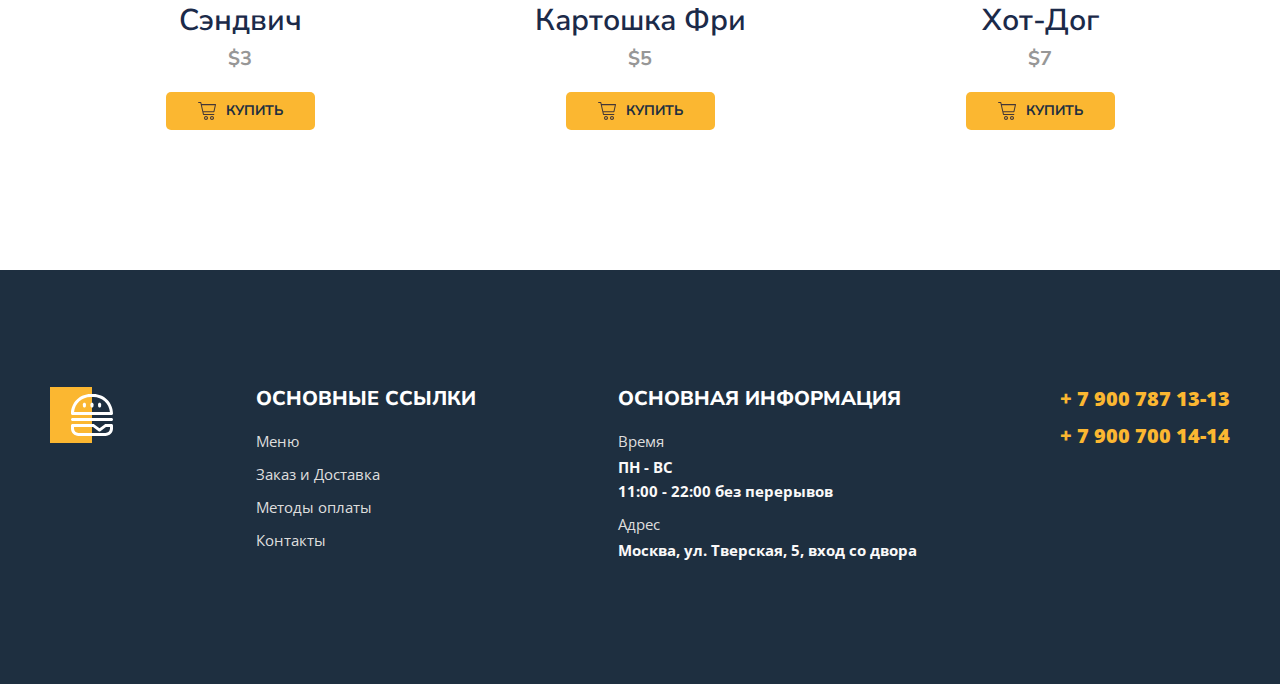
==== commit faed764d: "Add hover (lesson 15)" ====
--- a/index.html
+++ b/index.html
@@ -15,15 +15,17 @@
     <header>
         <div class="container">
             <div class="header">
-                <a href="#" class="header-logo"></a>
-                <nav>
-                    <ul class="header-nav">
-                        <li><a href="#">Главная</a></li>
-                        <li><a href="#" class="active">Меню</a></li>
-                        <li><a href="#">О нас</a></li>
-                        <li><a href="#">Контакты</a></li>
-                    </ul>
-                </nav>
+                <div class="header-item">
+                    <a href="#" class="header-logo"></a>
+                    <nav>
+                        <ul class="header-nav">
+                            <li><a href="#">Главная</a></li>
+                            <li><a href="#" class="active">Меню</a></li>
+                            <li><a href="#">О нас</a></li>
+                            <li><a href="#">Контакты</a></li>
+                        </ul>
+                    </nav>
+                </div>
                 <button type="button" class="button">
                     <span class="button-item">
                         <img src="images/cart.svg" alt="Корзина">
@@ -212,9 +214,13 @@
                     </ul>
                 </div>
                 <div class="footer-tel">
-                    <ul class="footer-list">
-                        <li>+ 7 900 787 13-13</li>
-                        <li>+ 7 900 700 14-14</li>
+                    <ul class="footer-list footer-list-tel">
+                        <li>
+                            <a href="tel:+79007871313">+ 7 900 787 13-13</a>
+                        </li>
+                        <li>
+                            <a href="tel:+79007001414">+ 7 900 700 14-14</a>
+                        </li>
                     </ul>
                 </div>
             </div>
--- a/styles/main.css
+++ b/styles/main.css
@@ -17,6 +17,12 @@
     justify-content: space-between;
     padding-top: 26px;
     padding-bottom: 25px;
+}
+.header-item {
+    display: flex;
+    align-items: center;
+    justify-content: space-between;
+    flex-basis: 68.5%;
 }
 .header-logo {
     display: block;
@@ -179,8 +185,13 @@
     text-transform: uppercase;
     background-color: #FBB731;
     border-radius: 5px;
-    padding: 20px 25px;
+    padding: 18px 25px;
     text-decoration: none;
+    border: 1px solid #FBB731;
+}
+.banner-link:hover {
+    background-color: transparent;
+    color: #FBB731;
 }
 .menu-header {
     display: flex;
@@ -256,6 +267,9 @@
     cursor: pointer;
     margin: 0 auto;
 }
+.menu-grid-btn:hover {
+    background-color: #F37335;
+ }
 .menu-grid-icon {
     background-image: url(../images/cart-menu.svg);
     width: 18px;
@@ -295,7 +309,7 @@
     margin-bottom: 19px;
     margin-top: 0;
 }
-.footer-item li {
+.footer-list li {
     margin-bottom: 9px;
     font-family: 'Open Sans', sans-serif;
     font-size: 15px;
@@ -303,25 +317,33 @@
     font-weight: 700;
     line-height: 24px;
 }
-.footer-item a {
+.footer-list a {
     color: #DEDEDE;
     text-decoration: none;
     font-weight: 400;
 }
+.footer-list a:hover {
+    color: #FBB731;
+}
 .footer-item span {
     color: #DEDEDE;
     display: block;
     font-weight: 400;
     margin-bottom: 2px;
 }
-.footer-tel ul {
+.footer-list-tel {
+    margin-top: 0;
+}
+.footer-list-tel li {
+    margin-bottom: 12px;
+}
+.footer-list-tel a {
     font-size: 20px;
     font-weight: 900;
     color: #FBB731;
-    margin-top: 0;
-}
-.footer-tel li {
-    margin-bottom: 12px;
+}
+.footer-list-tel a:hover {
+    color: #DEDEDE;
 }
 .footer-list {
     padding-left: 0;
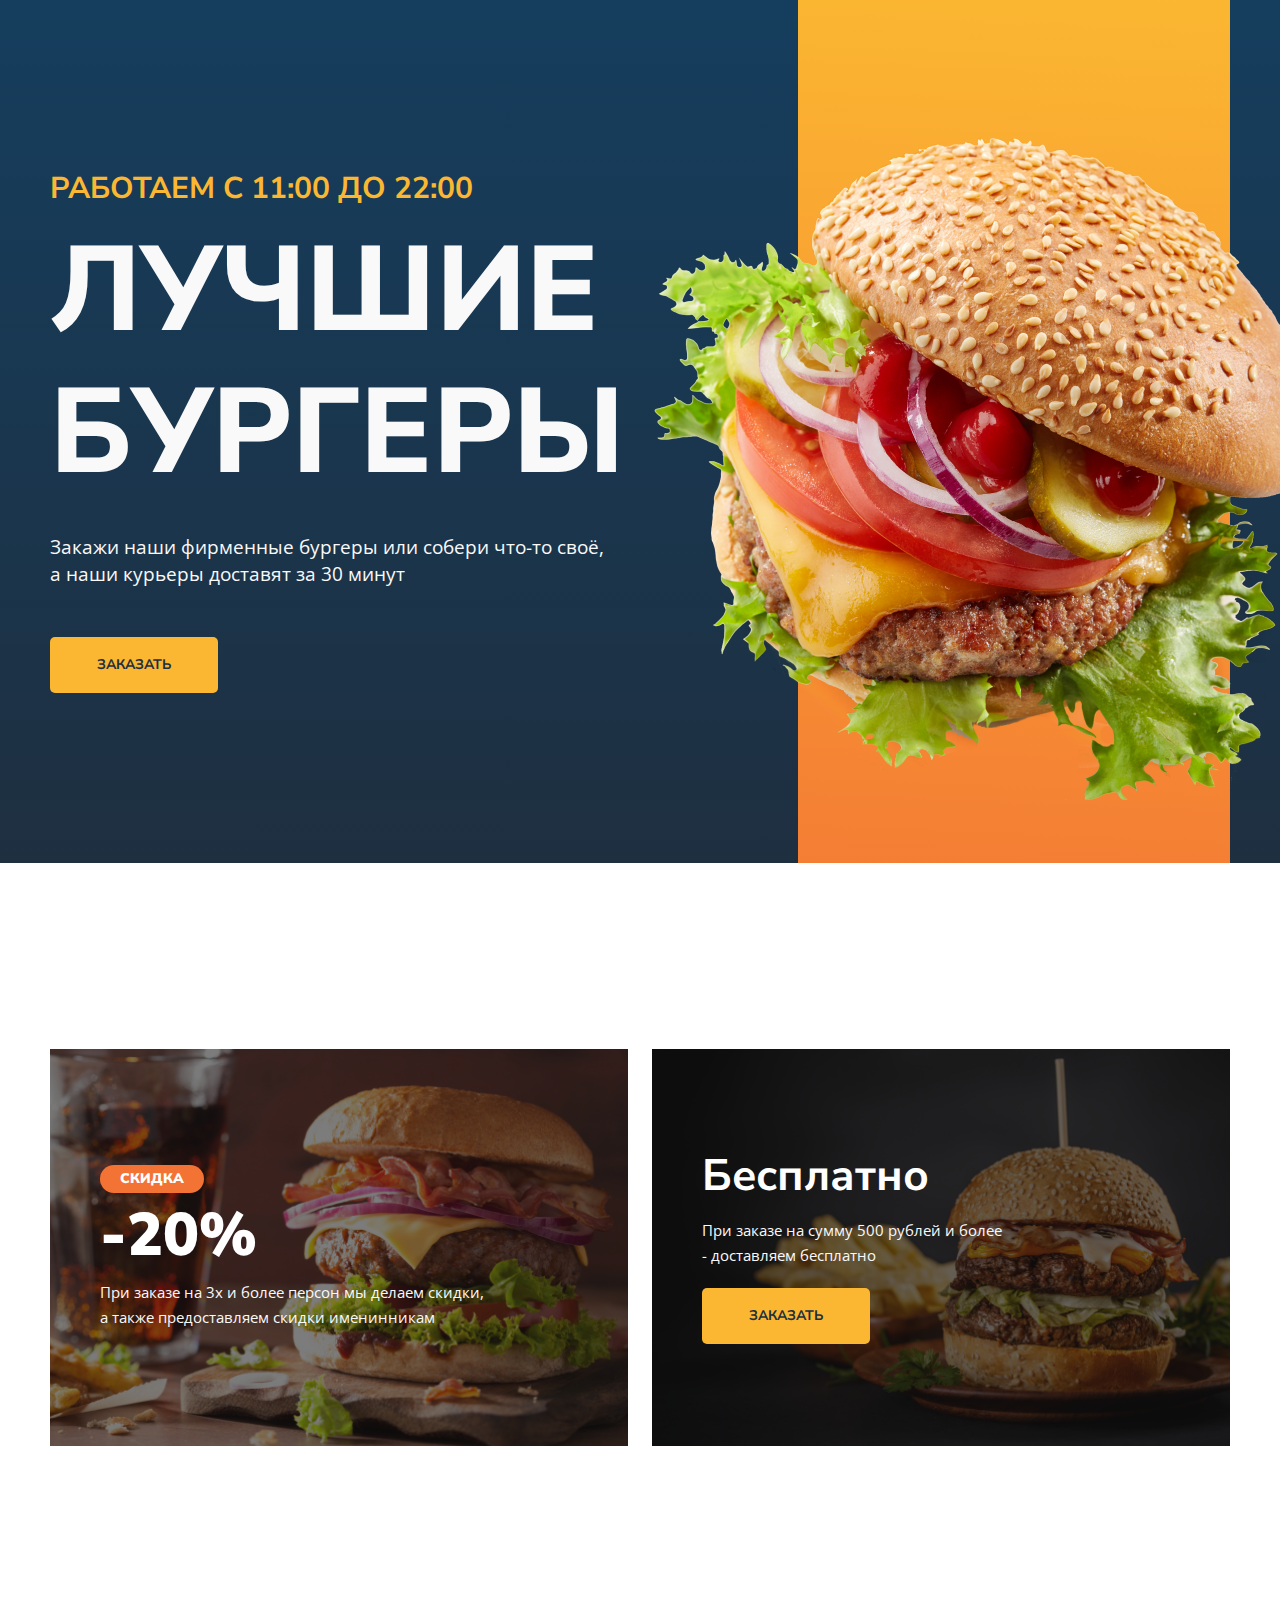
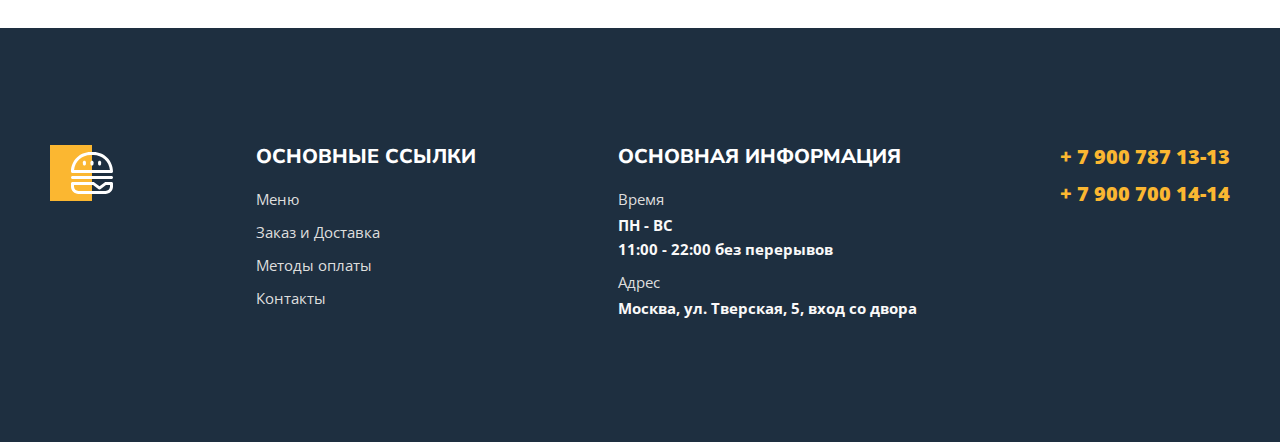
==== commit c458f1a1: "Add index.html (lesson 16)" ====
--- a/index.html
+++ b/index.html
@@ -12,178 +12,36 @@
     <link rel="stylesheet" href="styles/main.css">
 </head>
 <body>
-    <header>
-        <div class="container">
-            <div class="header">
-                <div class="header-item">
-                    <a href="#" class="header-logo"></a>
-                    <nav>
-                        <ul class="header-nav">
-                            <li><a href="#">Главная</a></li>
-                            <li><a href="#" class="active">Меню</a></li>
-                            <li><a href="#">О нас</a></li>
-                            <li><a href="#">Контакты</a></li>
-                        </ul>
-                    </nav>
-                </div>
-                <button type="button" class="button">
-                    <span class="button-item">
-                        <img src="images/cart.svg" alt="Корзина">
-                        <span class="button-count">5</span>
-                    </span>
-                    <span class="button-text">$125</span>
-                </button>
+    <div class="main">
+        <div class="wrapper">
+            <div class="content">
+                <h1 class="content-title">
+                    <span>работаем с 11:00 до 22:00</span>
+                    Лучшие бургеры
+                </h1>
+                <p class="content-text">Закажи наши фирменные бургеры или собери что-то своё, а&nbsp;наши&nbsp;курьеры доставят за&nbsp;30&nbsp;минут</p>
+                <a class="content-link" href="menu.html">заказать</a>
+            </div>
+            <div class="visual">
+                <div class="visual-bg"></div>
+                <img src="images/burger.png" alt="Burger">
             </div>
         </div>
-    </header>
-    <div class="bg">
-        <div class="container">
-            <ul class="breadcrumbs">
-                <li><a href="#">Главная</a></li>
-                <li><a href="#">Меню</a></li>
-            </ul>
-            <h1 class="title">Наше Меню</h1>
-            <p class="description">Выбирай из предложенного ассортимента и мы доставим блюдо в течении часа</p>
+    </div>
+    <div class="promo">
+        <div class="wrapper">
+            <div class="promo-left">
+                <p class="sale">Скидка</p>
+                <p class="cost">-20%</p>
+                <p class="promo-description">При заказе на 3х и более персон мы делаем скидки, а также предоставляем скидки именинникам</p>
+            </div>
+            <div class="promo-right">
+                <p class="free">Бесплатно</p>
+                <p class="promo-description">При заказе на сумму 500 рублей и более - доставляем бесплатно</p>
+                <a href="menu.html">заказать</a>
+            </div>
         </div>
     </div>
-    <main>
-        <div class="banner">
-            <div class="container">
-                <div class="banner-box">
-                    <h2 class="banner-title">
-                        <span>скидка</span>
-                        -30%
-                    </h2>
-                    <p class="banner-text">
-                        Только при&nbsp;покупке 3-х и более позиций, мы&nbsp;дарим скидку. Акции не&nbsp;суммируются.
-                    </p>
-                    <a href="#" class="banner-link">купить сейчас</a>
-                </div>
-            </div>
-        </div>
-        <section class="menu">
-            <div class="container">
-                <div class="menu-header">
-                    <h2 class="menu-title">
-                        Бургеры
-                    </h2>
-                    <select class="menu-select">
-                        <option value="">Сортировать</option>
-                        <option value="up">По возрастанию</option>
-                        <option value="down">По убыванию</option>
-                    </select>
-                </div>
-                <div class="menu-grid">
-                    <div class="menu-grid-item">
-                        <div class="menu-grid-cover">
-                            <img src="images/menu/01.jpg" alt="Острый бургер">
-                        </div>
-                        <p class="menu-grid-title">Острый бургер</p>
-                        <p class="menu-grid-price">$26</p>
-                        <button type="button" class="menu-grid-btn">
-                            <span class="menu-grid-icon"></span>
-                            <span class="menu-grid-text">купить</span>
-                        </button>
-                    </div>
-                    <div class="menu-grid-item">
-                        <div class="menu-grid-cover">
-                            <img src="images/menu/02.jpg" alt="Гриль Бургер">
-                        </div>
-                        <p class="menu-grid-title">Гриль Бургер</p>
-                        <p class="menu-grid-price">$16</p>
-                        <button type="button" class="menu-grid-btn">
-                            <span class="menu-grid-icon"></span>
-                            <span class="menu-grid-text">купить</span>
-                        </button>
-                    </div>
-                    <div class="menu-grid-item">
-                        <div class="menu-grid-cover">
-                            <img src="images/menu/03.jpg" alt="Бурег Гигант">
-                        </div>
-                        <p class="menu-grid-title">Бургер Гигант</p>
-                        <p class="menu-grid-price">$37</p>
-                        <button type="button" class="menu-grid-btn">
-                            <span class="menu-grid-icon"></span>
-                            <span class="menu-grid-text">купить</span>
-                        </button>
-                    </div>
-                    <div class="menu-grid-item">
-                        <div class="menu-grid-cover">
-                            <img src="images/menu/04.jpg" alt="Бургер с курицей">
-                        </div>
-                        <p class="menu-grid-title">Бургер с курицей</p>
-                        <p class="menu-grid-price">$18</p>
-                        <button type="button" class="menu-grid-btn">
-                            <span class="menu-grid-icon"></span>
-                            <span class="menu-grid-text">купить</span>
-                        </button>
-                    </div>
-                    <div class="menu-grid-item">
-                        <div class="menu-grid-cover">
-                            <img src="images/menu/05.jpg" alt="Бургер с курицей">
-                        </div>
-                        <p class="menu-grid-title">Бургер с курицей</p>
-                        <p class="menu-grid-price">$9</p>
-                        <button type="button" class="menu-grid-btn">
-                            <span class="menu-grid-icon"></span>
-                            <span class="menu-grid-text">купить</span>
-                        </button>
-                    </div>
-                    <div class="menu-grid-item">
-                        <div class="menu-grid-cover">
-                            <img src="images/menu/06.jpg" alt="Тройной бургер">
-                        </div>
-                        <p class="menu-grid-title">Тройной бургер</p>
-                        <p class="menu-grid-price">$7</p>
-                        <button type="button" class="menu-grid-btn">
-                            <span class="menu-grid-icon"></span>
-                            <span class="menu-grid-text">купить</span>
-                        </button>
-                    </div>
-                </div>
-                <div class="menu-header">
-                    <h2 class="menu-title">
-                        Дополнительно
-                    </h2>
-                </div>
-                <div class="menu-grid">
-                    <div class="menu-grid-item">
-                        <div class="menu-grid-cover">
-                            <img src="images/menu/07.jpg" alt="Сэндвич">
-                        </div>
-                        <p class="menu-grid-title">Сэндвич</p>
-                        <p class="menu-grid-price">$3</p>
-                        <button type="button" class="menu-grid-btn">
-                            <span class="menu-grid-icon"></span>
-                            <span class="menu-grid-text">купить</span>
-                        </button>
-                    </div>
-                    <div class="menu-grid-item">
-                        <div class="menu-grid-cover">
-                            <img src="images/menu/08.jpg" alt="Картошка Фри">
-                        </div>
-                        <p class="menu-grid-title">Картошка Фри</p>
-                        <p class="menu-grid-price">$5</p>
-                        <button type="button" class="menu-grid-btn">
-                            <span class="menu-grid-icon"></span>
-                            <span class="menu-grid-text">купить</span>
-                        </button>
-                    </div>
-                    <div class="menu-grid-item">
-                        <div class="menu-grid-cover">
-                            <img src="images/menu/09.jpg" alt="Хот-Дог">
-                        </div>
-                        <p class="menu-grid-title">Хот-Дог</p>
-                        <p class="menu-grid-price">$7</p>
-                        <button type="button" class="menu-grid-btn">
-                            <span class="menu-grid-icon"></span>
-                            <span class="menu-grid-text">купить</span>
-                        </button>
-                    </div>
-                </div>
-            </div>
-        </section>
-    </main>
     <footer class="footer">
         <div class="container">
             <div class="footer-box">
@@ -193,7 +51,7 @@
                 <div class="footer-item">
                     <h2 class="footer-title">основные ссылки</h2>
                     <ul class="footer-list">
-                        <li><a href="#">Меню</a></li>
+                        <li><a href="menu.html">Меню</a></li>
                         <li><a href="#">Заказ и Доставка</a></li>
                         <li><a href="#">Методы оплаты</a></li>
                         <li><a href="#">Контакты</a></li>
--- a/styles/main.css
+++ b/styles/main.css
@@ -348,4 +348,131 @@
 .footer-list {
     padding-left: 0;
     list-style-type: none;
+}
+
+/* Style index */
+
+.main {
+    background: linear-gradient(180deg, #0C4C7B -100%, #1E2F40 100%);
+}
+.wrapper {
+    max-width: 1180px;
+    margin: 0 auto;
+    display: flex;
+    justify-content: space-between;
+}
+.content {
+    color: #FAF9F9;
+    flex: 0 0 580px;
+    padding-top: 170px;
+    padding-bottom: 170px;
+}
+.content-title {
+    font-size: 120px;
+    font-weight: 800;
+    text-transform: uppercase;
+    line-height: 142px;
+    margin-bottom: 30px;
+    margin-top: 0;
+}
+.content-title span {
+    color: #FBB731;
+    font-size: 30px;
+    font-weight: 700;
+    line-height: 38px;
+    display: block;
+    margin-bottom: 12px;
+}
+.content-text {
+    font-family: 'Open Sans', sans-serif;
+    font-size: 19px;
+    line-height: 1.4;
+    margin-bottom: 50px;
+}
+.content-link, 
+.promo a {
+    color: #1E2F40;
+    background-color: #FBB731;
+    border-radius: 5px;
+    text-decoration: none;
+    padding: 20px 47px;
+    display: inline-block;
+    text-transform: uppercase;
+    font-size: 14px;
+    font-weight: 700;
+}
+.visual {
+    flex-grow: 1;
+    display: flex;
+    justify-content: flex-end;
+    position: relative;
+}
+.visual-bg {
+    width: 432px;
+    height: 100%;
+    background: linear-gradient(2.42deg, #F37335 -19.6%, #FBB731 100.79%, #FDC830 100.79%);
+}
+.main img {
+    width: 829px;
+    position: absolute;
+    right: -168px;
+}
+.promo {
+    padding-top: 186px;
+    padding-bottom: 42px;
+}
+.promo-left, 
+.promo-right {
+    flex: 0 0 49%;
+    color: #FFFFFF;
+    box-sizing: border-box;
+    background-repeat: no-repeat;
+    background-size: cover;
+    background-position: center;
+}
+.promo-left {
+    background-image: url(../images/promo-left.png);
+    padding: 116px 50px;
+}
+.promo-right {
+    background-image: url(../images/promo-right.png);
+    padding: 102px 50px;
+}
+.sale {
+    font-size: 14px;
+    font-weight: 900;
+    background: #F37335;
+    padding: 6px 20px;
+    border-radius: 14px;
+    display: inline-block;
+    text-transform: uppercase;
+    margin-bottom: 8px;
+    margin-top: 0;
+}
+.cost {
+    font-size: 60px;
+    font-weight: 900;
+    margin-bottom: 0;
+    margin-top: 0;
+}
+.promo-description {
+    color: #FAF9F9;
+    font-family: 'Open Sans', sans-serif;
+    font-size: 15px;
+    line-height: 25px;
+    margin-top: 10px;
+    margin-bottom: 0;
+}
+.promo-left .promo-description {
+    max-width: 392px;
+}
+.promo-right .promo-description {
+    max-width: 300px;
+    margin-bottom: 20px;
+}
+.free {
+    font-size: 44px;
+    font-weight: 700;
+    margin-bottom: 16px;
+    margin-top: 0;
 }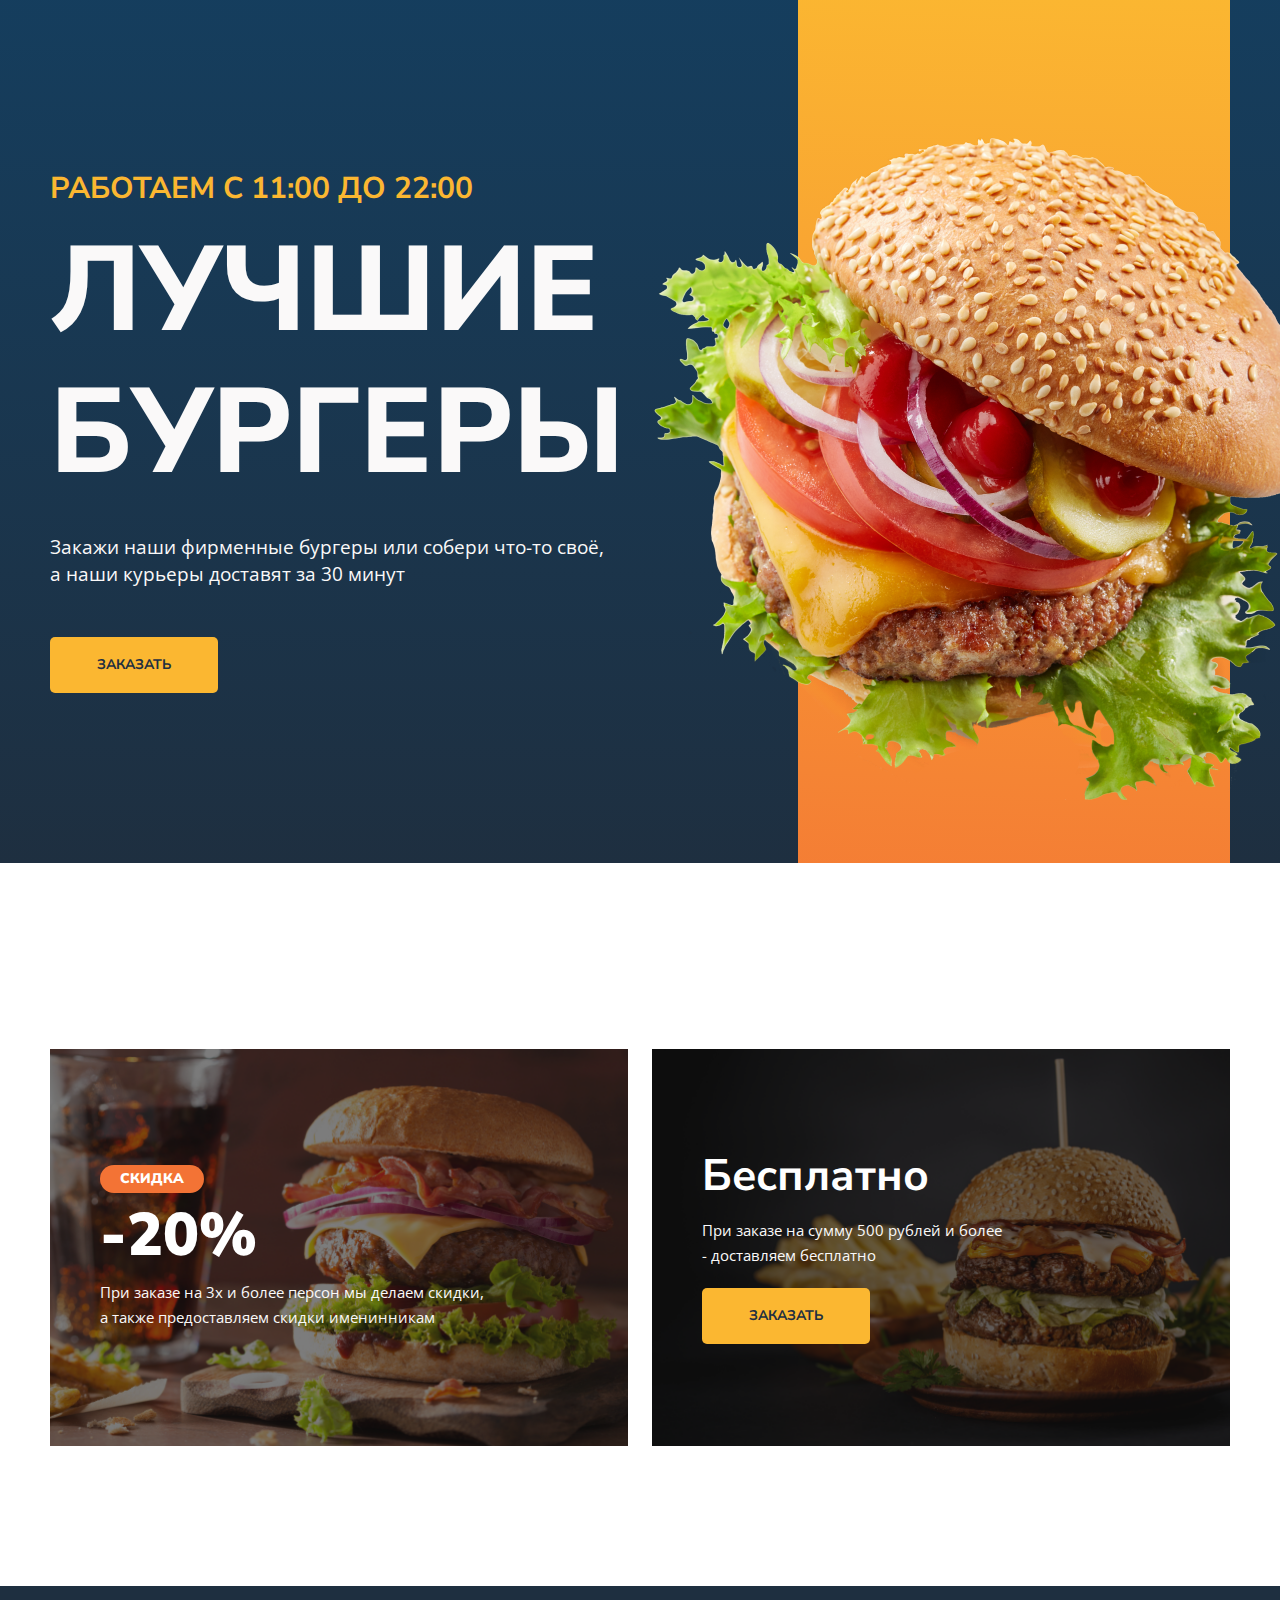
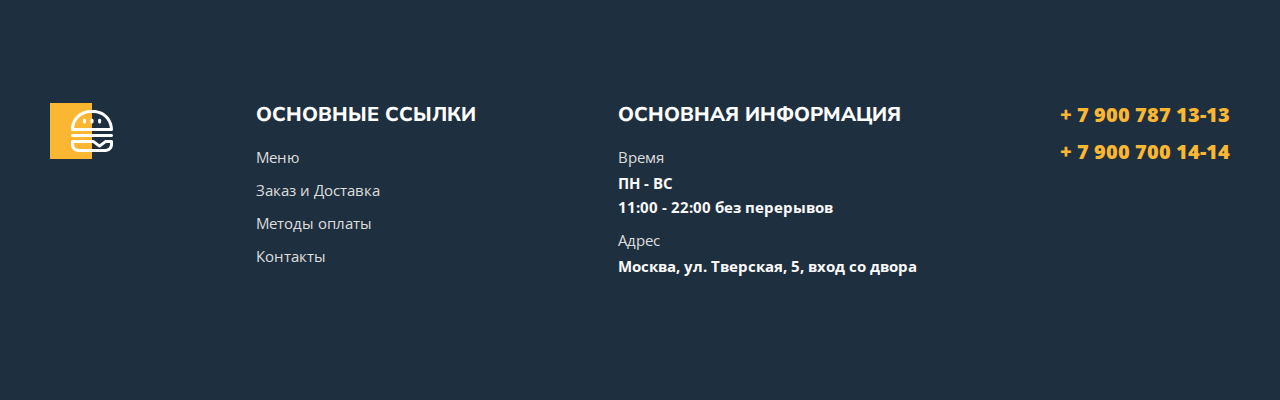
==== commit bf4b788c: "Add media for menu and index (lesson 19 ver.2)" ====
--- a/index.html
+++ b/index.html
@@ -47,6 +47,14 @@
             <div class="footer-box">
                 <div class="footer-item">
                     <img class="footer-logo" src="images/footer-logo.svg" alt="Logo">
+                    <ul class="footer-list footer-list-tel">
+                        <li>
+                            <a href="tel:+79007871313">+ 7 900 787 13-13</a>
+                        </li>
+                        <li>
+                            <a href="tel:+79007001414">+ 7 900 700 14-14</a>
+                        </li>
+                    </ul>
                 </div>
                 <div class="footer-item">
                     <h2 class="footer-title">основные ссылки</h2>
@@ -55,6 +63,14 @@
                         <li><a href="#">Заказ и Доставка</a></li>
                         <li><a href="#">Методы оплаты</a></li>
                         <li><a href="#">Контакты</a></li>
+                    </ul>
+                    <ul class="footer-list footer-list-tel">
+                        <li>
+                            <a href="tel:+79007871313">+ 7 900 787 13-13</a>
+                        </li>
+                        <li>
+                            <a href="tel:+79007001414">+ 7 900 700 14-14</a>
+                        </li>
                     </ul>
                 </div>
                 <div class="footer-item">
--- a/styles/main.css
+++ b/styles/main.css
@@ -43,6 +43,7 @@
     font-size: 20px;
     color: #443737;
     text-decoration: none;
+    transition: 0.3s;
 }
 .header-nav a:hover {
     color: #FFC725;
@@ -111,6 +112,7 @@
     font-size: 15px;
     font-family: 'Open Sans', sans-serif;
     text-decoration: none;
+    transition: 0.3s;
 }
 .breadcrumbs a:hover {
     color: #FFC725;
@@ -145,9 +147,9 @@
     background-image: url(../images/banner.jpg);
     background-repeat: no-repeat;
     background-size: cover;
-    background-position: center center;
+    background-position: 0 center;
     padding: 100px 100px 120px 100px;
-    margin-bottom: 102px;
+    margin-bottom: 82px;
 }
 .banner-title {
     font-weight: 900;
@@ -188,10 +190,14 @@
     padding: 18px 25px;
     text-decoration: none;
     border: 1px solid #FBB731;
+    transition: 0.3s;
 }
 .banner-link:hover {
     background-color: transparent;
     color: #FBB731;
+}
+.menu {
+    padding-top: 20px;
 }
 .menu-header {
     display: flex;
@@ -266,6 +272,7 @@
     gap: 10px;
     cursor: pointer;
     margin: 0 auto;
+    transition: 0.3s;
 }
 .menu-grid-btn:hover {
     background-color: #F37335;
@@ -321,6 +328,7 @@
     color: #DEDEDE;
     text-decoration: none;
     font-weight: 400;
+    transition: 0.3s;
 }
 .footer-list a:hover {
     color: #FBB731;
@@ -341,6 +349,7 @@
     font-size: 20px;
     font-weight: 900;
     color: #FBB731;
+    transition: 0.3s;
 }
 .footer-list-tel a:hover {
     color: #DEDEDE;
@@ -348,6 +357,30 @@
 .footer-list {
     padding-left: 0;
     list-style-type: none;
+}
+
+.button-up {
+    background-color: #FBB731;
+    font-weight: 700;
+    font-size: 14px;
+    text-transform: uppercase;
+    color: #1E2F40;
+    text-decoration: none;
+    padding: 5px 20px;
+    position: fixed;
+    bottom: 20px;
+    right: 20px;
+    border-radius: 5px;
+    transition: 1s;
+}
+.button-up:hover {
+    background-color: #F37335;
+}
+.button-up.hidden {
+    opacity: 0;
+}
+.button-up.visible {
+    opacity: 1;
 }
 
 /* Style index */
@@ -419,7 +452,6 @@
 }
 .promo {
     padding-top: 186px;
-    padding-bottom: 42px;
 }
 .promo-left, 
 .promo-right {
@@ -475,4 +507,561 @@
     font-weight: 700;
     margin-bottom: 16px;
     margin-top: 0;
+}
+
+/* Modal */
+
+.burger {
+    width: 34px;
+    height: 22px;
+    background-color: transparent;
+    background-image: url(../images/burger.svg);
+    background-repeat: no-repeat;
+    background-size: contain;
+    border: none;
+    cursor: pointer;
+}
+
+#modal {
+    max-width: 500px;
+    background-color: cornsilk;
+    text-align: center;
+    position: absolute;
+    top: -400px;
+    left: 0;
+    right: 0;
+    margin: 20px auto 0;
+    transition: 0.5s;
+    padding: 40px 30px;
+    box-sizing: border-box;
+}
+
+#modal .header-nav {
+    flex-direction: column;
+    max-width: 300px;
+    margin: 0 auto;
+    align-items: center;
+}
+
+.burger-close {
+    width: 22px;
+    height: 22px;
+    background-color: transparent;
+    background-image: url(../images/close.svg);
+    background-repeat: no-repeat;
+    background-size: contain;
+    border: none;
+    cursor: pointer;
+    position: absolute;
+    top: 20px;
+    right: 20px;
+}
+
+/* Responsive */
+
+@media (min-width: 1001px) {
+    .footer-logo + .footer-list-tel {
+        display: none;
+    }
+    .footer-list + .footer-list-tel {
+        display: none;
+    }
+}
+
+@media (min-width: 766px) {
+    .header-burger {
+        display: none;
+    }
+}
+
+@media (max-width: 1200px) {
+    .wrapper {
+        max-width: 90%;
+    }
+    .visual-bg {
+        width: 80%;
+    }
+    .main img {
+        width: 705px;
+        right: -168px;
+    }
+}
+
+@media (max-width: 1120px) {
+    .content {
+        flex: 0 0 500px;
+        padding-top: 140px;
+        padding-bottom: 140px;
+    }
+    .content-title {
+        font-size: 100px;
+        line-height: 120px;
+    }
+    .content-title span {
+        font-size: 26px;
+        line-height: 32px;
+    }
+    .content-text {
+        font-size: 17px;
+    }
+    .main img {
+        width: 690px;
+        right: -140px;
+    }
+}
+
+@media (max-width: 1060px) {
+    .main img {
+        width: 640px;
+    }
+}
+
+@media (max-width: 1000px) {
+    .container {
+        max-width: 738px;
+    }
+    .header-logo {
+        width: 150px;
+        height: 48px;
+        background-size: contain;
+    }
+    .header-nav {
+        gap: 22px;
+    }
+    .header-item {
+        flex-basis: 75.5%;
+    }
+    .bg {
+        margin-bottom: 72px;
+    }
+    .banner-box {
+        background-position: -80px center;
+        padding: 100px 40px 120px 40px;
+        margin-bottom: 61px;
+    }
+    .menu-grid {
+        grid-template-columns: repeat(2, 1fr);
+        gap: 50px 15px;
+        margin-bottom: 72px;
+    }
+    .menu-other {
+        overflow: hidden;
+        height: 558px;
+    }
+    .menu-other .menu-grid {
+        display: flex;
+        width: auto;
+        overflow-x: scroll;
+        overflow-y: hidden;
+        padding-bottom: 50px;
+        gap: 13px;
+    }
+    .menu-other .menu-grid-item {
+        flex: 0 0 276px;
+    }
+    .menu-other .menu-grid-cover,
+    .menu-other .menu-grid-cover img {
+        height: 320px;
+    }
+    .footer-tel {
+        display: none;
+    }
+    .footer-logo + .footer-list-tel {
+        display: none;
+    }
+    .footer-list + .footer-list-tel {
+        display: block;
+    }
+    .footer {
+        padding-top: 67px;
+        padding-bottom: 59px;
+        margin-top: 137px;
+    }
+    .footer-list {
+        padding-left: 0;
+        margin-bottom: 20px;
+    }
+    .footer-list-tel li {
+        margin-bottom: 14px;
+    }
+
+    /* Style index */
+
+    .wrapper {
+        max-width: 738px;
+    }
+    .content {
+        flex: 0 0 417px;
+        padding-top: 42px;
+        padding-bottom: 124px;
+        margin-left: 14px;
+    }
+    .content-title {
+        font-size: 86px;
+        line-height: 101px;
+        margin-bottom: 22px;
+    }
+    .content-title span {
+        font-size: 22px;
+        line-height: 27px;
+        margin-bottom: 10px;
+    }
+    .content-text {
+        font-size: 14px;
+        line-height: 1.4;
+        margin-bottom: 33px;
+    }
+    .content-link, 
+    .promo a {
+        border-radius: 5px;
+        padding: 18px 40px;
+        font-size: 13px;
+    }
+    .visual-bg {
+        width: 198px;
+    }
+    .main img {
+        width: 496px;
+        right: -138px;
+        bottom: -83px;
+    }
+    .promo {
+        padding-top: 106px;
+    }
+    .promo-left {
+        padding: 44px 30px;
+    }
+    .promo-right {
+        padding: 60px 25px 60px 30px;
+    }
+    .promo-description {
+        line-height: 24px;
+    }
+    .promo-right .promo-description {
+        max-width: 310px;
+        margin-bottom: 15px;
+    }
+}
+
+@media (max-width: 765px) {
+    nav {
+        display: none;
+    }
+    .header {
+        gap: 21px;
+    }
+    .wrapper {
+        max-width: 680px;
+    }
+    .visual-bg {
+        width: 185px;
+    }
+    .main img {
+        width: 458px;
+        right: -104px;
+        bottom: -112px;
+    }
+}
+
+@media (max-width: 650px) {
+    
+    /* Style index and footer */
+
+    .wrapper {
+        max-width: 450px;
+        flex-direction: column;
+    }
+    .content {
+        flex: 0 0 290px;
+        padding-top: 42px;
+        padding-bottom: 75px;
+    }
+    .content-title {
+        font-size: 58px;
+        line-height: 70px;
+        margin-bottom: 24px;
+    }
+    .content-title span {
+        font-size: 14px;
+        line-height: 27px;
+        margin-bottom: 10px;
+    }
+    .content-text {
+        font-size: 13px;
+        margin-bottom: 34px;
+        max-width: 297px;
+    }
+    .content-link {
+        padding: 17px 41px;
+        font-size: 13px;
+    }
+    .visual-bg {
+        display: none;
+    }
+    .main img {
+        width: 320px;
+        right: -79px;
+        bottom: -82px;
+    }
+    .promo {
+        padding-top: 95px;
+    }
+    .promo-left {
+        padding: 65px 69px 74px 40px;
+        margin-bottom: 30px;
+    }
+    .promo-right {
+        padding: 52px 67px 47px 31px;
+    }
+    .sale {
+        padding: 5px 21px;
+        margin-bottom: 9px;
+    }
+    .cost {
+        font-size: 55px;
+    }
+    .promo-description {
+        font-size: 13px;
+        line-height: 20px;
+        margin-top: 5px;
+    }
+    .promo-right .promo-description {
+        font-size: 15px;
+        line-height: 23px;
+        margin-bottom: 23px;
+    }
+    .free {
+        font-size: 39px;
+        margin-bottom: 17px;
+    }
+    .promo a {
+        padding: 19px 35px;
+        font-size: 13px;
+    }
+    
+    .footer-logo + .footer-list-tel {
+        display: block;
+    }
+    .footer-list + .footer-list-tel {
+        display: none;
+    }
+    .footer {
+        padding-top: 60px;
+        padding-bottom: 19px;
+        margin-top: 61px;
+    }
+    .footer-box {
+        display: flex;
+        flex-direction: column;
+        justify-content: space-between;
+    }
+    .footer-logo {
+        float: left;
+        width: 63px;
+        height: 56px;
+    }
+    .footer-title {
+        font-size: 18px;
+        margin-bottom: 20px;
+        margin-top: 24px;
+    }
+    .footer-list-tel li {
+        margin-bottom: 13px;
+    }
+    .footer-logo + .footer-list-tel {
+        margin-left: 114px;
+    }
+}
+
+@media (max-width: 567px) {
+    .breadcrumbs a {
+        font-size: 14px;
+    }
+    .title {
+        font-size: 38px;
+    }
+    .description {
+        font-size: 12px;
+    }
+    .bg {
+        padding: 55px 0;
+    }
+    .banner-box {
+        background-position: 17% center;
+        padding: 35px 24px 54px;
+        margin-bottom: 50px;
+    }
+    .menu-title {
+        font-size: 27px;
+    }
+    .menu-select {
+        padding: 12px 15px;
+        font-size: 12px;
+        flex-basis: 136px;
+        background-position: 91% center;
+    }
+    .menu-grid {
+        gap: 24px 15px;
+        margin-top: 24px;
+        margin-bottom: 50px;
+    }
+    .menu-grid-cover {
+        height: 310px;
+        margin-bottom: 15px;
+    }
+    .menu-grid-cover img {
+        height: 310px;
+    }
+    .menu-other {
+        height: 450px;
+    }
+    .menu-other .menu-grid-item {
+        flex: 0 0 210px;
+    }
+    .menu-other .menu-grid-cover,
+    .menu-other .menu-grid-cover img {
+        height: 280px;
+    }
+    .menu-grid-title {
+        font-size: 13px;
+    }
+    .menu-grid-price {
+        font-size: 16px;
+        margin-top: 5px;
+        margin-bottom: 15px;
+    }
+    .menu-grid-btn {
+        padding: 10px 22px;
+        gap: 5px;
+    }
+    
+    /* Style index */
+
+    .wrapper {
+        max-width: 350px;
+    }
+    .content {
+        padding-bottom: 169px;
+    }
+    .main img {
+        width: 291px;
+    }
+    .promo-left {
+        padding: 40px 47px 67px 15px;
+        margin-bottom: 22px;
+    }
+    .promo-right {
+        padding: 41px 39px 45px 12px;
+    }
+}
+
+@media (max-width: 450px) {
+    .wrapper {
+        max-width: 320px;
+    }
+    .menu-grid-cover {
+        height: 250px;
+    }
+    .menu-grid-cover img {
+        height: 250px;
+    }
+    .menu-other {
+        height: 400px;
+    }
+    .menu-other .menu-grid {
+        gap: 10px;
+    }
+    .menu-other .menu-grid-item {
+        flex: 0 0 180px;
+    }
+    .menu-other .menu-grid-cover,
+    .menu-other .menu-grid-cover img {
+        height: 220px;
+    }
+}
+
+@media (max-width: 360px) {
+    .header-logo {
+        width: 116px;
+        height: 37px;
+        background-size: contain;
+    }
+    
+    /* Style menu */
+    
+    .container {
+        max-width: 320px;
+    }
+    .header {
+        padding-top: 20px;
+        padding-bottom: 18px;
+    }
+    .bg {
+        padding: 57px 0;
+        margin-bottom: 34px;
+    }
+    .title {
+        margin-top: 25px;
+        margin-bottom: 13px;
+    }
+    .description {
+        max-width: 270px;
+    }
+    .banner {
+        background-image: url(../images/banner.jpg);
+        background-repeat: no-repeat;
+        background-size: cover;
+        background-position: 17% center;
+    }
+    .banner-box {
+        background-image: none;
+        padding: 34px 0px 54px;
+        margin-bottom: 39px;
+    }
+    .banner-title span {
+        padding: 6px 4px;
+        margin-bottom: 7px;
+    }
+    .banner-link {
+        padding: 18px 33px;
+    }
+    .menu-grid {
+        gap: 23px 12px;
+        margin-top: 31px;
+        margin-bottom: 45px;
+    }
+    .menu-grid-cover {
+        height: 180px;
+        margin-bottom: 10px;
+    }
+    .menu-grid-cover img {
+        height: 180px;
+    }
+    .menu-grid-price {
+        margin-top: 7px;
+        margin-bottom: 12px;
+    }
+    .menu-grid-btn {
+        padding: 10px 24px;
+        gap: 6px;
+    }
+    .menu-other {
+        height: 350px;
+    }
+    .menu-other .menu-grid {
+        margin-top: 35px;
+        gap: 6px;
+    }
+    .menu-other .menu-grid-item {
+        flex: 0 0 139px;
+    }
+    .footer {
+        margin-top: 57px;
+    }
+}
+
+@media (max-width: 320px) {
+    .banner-box {
+        background-position: 25% center;
+    }
 }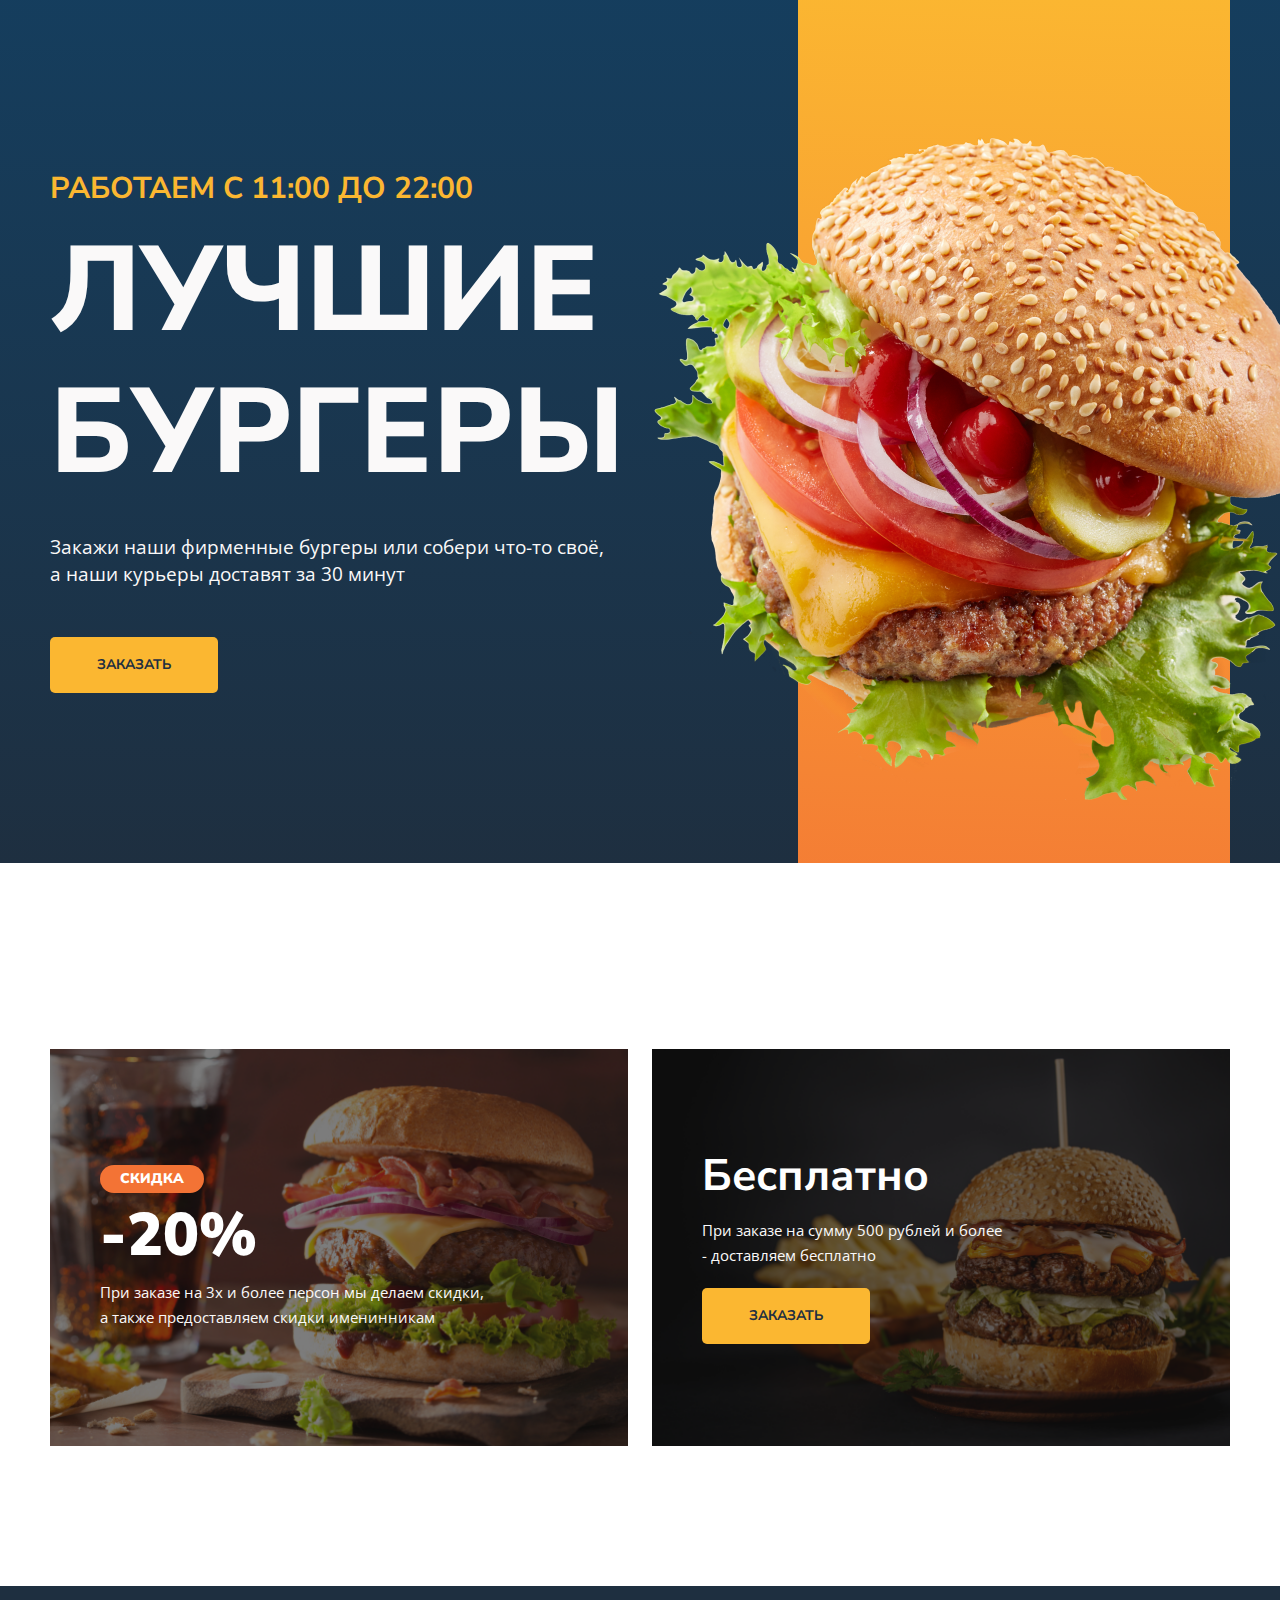
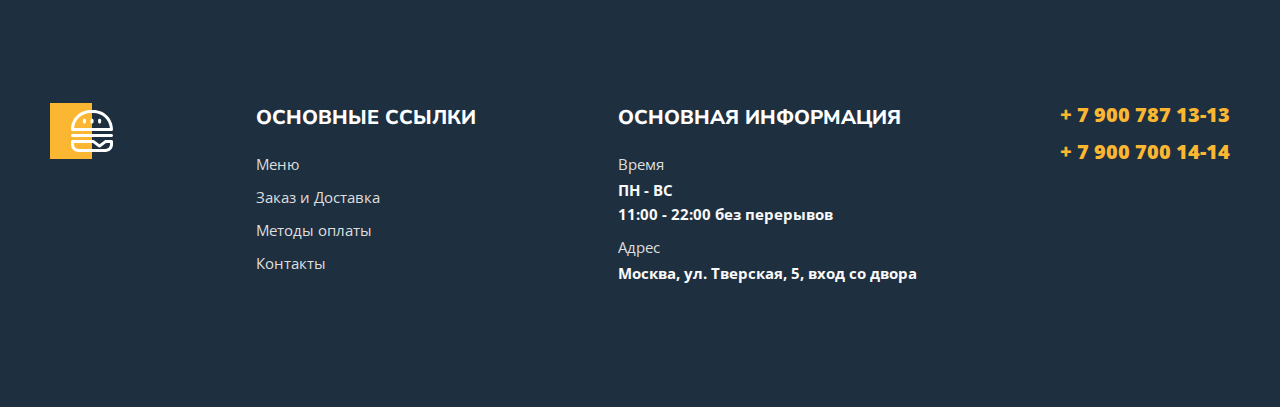
==== commit ee6a90e9: "Add correction (lesson 19 ver.3 for send)" ====
--- a/index.html
+++ b/index.html
@@ -47,14 +47,6 @@
             <div class="footer-box">
                 <div class="footer-item">
                     <img class="footer-logo" src="images/footer-logo.svg" alt="Logo">
-                    <ul class="footer-list footer-list-tel">
-                        <li>
-                            <a href="tel:+79007871313">+ 7 900 787 13-13</a>
-                        </li>
-                        <li>
-                            <a href="tel:+79007001414">+ 7 900 700 14-14</a>
-                        </li>
-                    </ul>
                 </div>
                 <div class="footer-item">
                     <h2 class="footer-title">основные ссылки</h2>
--- a/styles/main.css
+++ b/styles/main.css
@@ -301,13 +301,11 @@
 .footer-box {
     display: flex;
     justify-content: space-between;
+    gap: 20px;
 }
 .footer-logo {
     width: 63px;
     height: 56px;
-}
-.footer-item {
-    flex: 0 0 auto;
 }
 .footer-title {
     font-size: 20px;
@@ -315,6 +313,7 @@
     text-transform: uppercase;
     margin-bottom: 19px;
     margin-top: 0;
+    line-height: 1.5;
 }
 .footer-list li {
     margin-bottom: 9px;
@@ -560,9 +559,6 @@
 /* Responsive */
 
 @media (min-width: 1001px) {
-    .footer-logo + .footer-list-tel {
-        display: none;
-    }
     .footer-list + .footer-list-tel {
         display: none;
     }
@@ -574,27 +570,31 @@
     }
 }
 
-@media (max-width: 1200px) {
+@media (max-width: 1250px) {
+    /* Style index */
+
     .wrapper {
-        max-width: 90%;
+        max-width: 96%;
     }
     .visual-bg {
         width: 80%;
     }
     .main img {
-        width: 705px;
+        width: 65vw;
         right: -168px;
     }
 }
 
-@media (max-width: 1120px) {
+@media (max-width: 1100px) {
+    /* Style index */
+
     .content {
         flex: 0 0 500px;
-        padding-top: 140px;
-        padding-bottom: 140px;
+        padding-top: 150px;
+        padding-bottom: 150px;
     }
     .content-title {
-        font-size: 100px;
+        font-size: 113px;
         line-height: 120px;
     }
     .content-title span {
@@ -604,15 +604,8 @@
     .content-text {
         font-size: 17px;
     }
-    .main img {
-        width: 690px;
-        right: -140px;
-    }
-}
-
-@media (max-width: 1060px) {
-    .main img {
-        width: 640px;
+    .promo {
+        padding-top: 146px;
     }
 }
 
@@ -666,9 +659,6 @@
     .footer-tel {
         display: none;
     }
-    .footer-logo + .footer-list-tel {
-        display: none;
-    }
     .footer-list + .footer-list-tel {
         display: block;
     }
@@ -687,9 +677,6 @@
 
     /* Style index */
 
-    .wrapper {
-        max-width: 738px;
-    }
     .content {
         flex: 0 0 417px;
         padding-top: 42px;
@@ -718,10 +705,10 @@
         font-size: 13px;
     }
     .visual-bg {
-        width: 198px;
+        width: 26vw;
     }
     .main img {
-        width: 496px;
+        width: 65vw;
         right: -138px;
         bottom: -83px;
     }
@@ -750,31 +737,31 @@
     .header {
         gap: 21px;
     }
+    .menu-other .container {
+        padding-right: 0;
+    }
+    .button-up.visible {
+        display: none;
+    }
+    .content-text {
+        max-width: 370px;
+    }
+    .menu-other .menu-grid-item {
+        flex: 0 0 38vw;
+    }
+}
+
+@media (max-width: 650px) {
+    /* Style index */
+
     .wrapper {
-        max-width: 680px;
-    }
-    .visual-bg {
-        width: 185px;
-    }
-    .main img {
-        width: 458px;
-        right: -104px;
-        bottom: -112px;
-    }
-}
-
-@media (max-width: 650px) {
-    
-    /* Style index and footer */
-
-    .wrapper {
-        max-width: 450px;
+        max-width: 320px;
         flex-direction: column;
     }
     .content {
         flex: 0 0 290px;
         padding-top: 42px;
-        padding-bottom: 75px;
+        padding-bottom: 169px;
     }
     .content-title {
         font-size: 58px;
@@ -799,7 +786,7 @@
         display: none;
     }
     .main img {
-        width: 320px;
+        width: 291px;
         right: -79px;
         bottom: -82px;
     }
@@ -807,11 +794,11 @@
         padding-top: 95px;
     }
     .promo-left {
-        padding: 65px 69px 74px 40px;
-        margin-bottom: 30px;
+        padding: 40px 47px 67px 15px;
+        margin-bottom: 22px;
     }
     .promo-right {
-        padding: 52px 67px 47px 31px;
+        padding: 41px 39px 45px 12px;
     }
     .sale {
         padding: 5px 21px;
@@ -838,58 +825,48 @@
         padding: 19px 35px;
         font-size: 13px;
     }
-    
-    .footer-logo + .footer-list-tel {
-        display: block;
-    }
-    .footer-list + .footer-list-tel {
-        display: none;
-    }
-    .footer {
-        padding-top: 60px;
-        padding-bottom: 19px;
-        margin-top: 61px;
-    }
-    .footer-box {
-        display: flex;
-        flex-direction: column;
-        justify-content: space-between;
-    }
-    .footer-logo {
-        float: left;
-        width: 63px;
-        height: 56px;
-    }
-    .footer-title {
-        font-size: 18px;
-        margin-bottom: 20px;
-        margin-top: 24px;
-    }
-    .footer-list-tel li {
-        margin-bottom: 13px;
-    }
-    .footer-logo + .footer-list-tel {
-        margin-left: 114px;
-    }
 }
 
 @media (max-width: 567px) {
+    .header {
+        padding-top: 20px;
+        padding-bottom: 18px;
+    }
+    .header-logo {
+        width: 116px;
+        height: 37px;
+    }
     .breadcrumbs a {
         font-size: 14px;
     }
+    .bg {
+        padding: 57px 0;
+        margin-bottom: 34px;
+    }
     .title {
+        margin-top: 25px;
+        margin-bottom: 13px;
         font-size: 38px;
     }
     .description {
+        max-width: 270px;
         font-size: 12px;
     }
-    .bg {
-        padding: 55px 0;
+    .banner .container {
+        padding-left: 0;
+        padding-right: 0;
     }
     .banner-box {
         background-position: 17% center;
-        padding: 35px 24px 54px;
-        margin-bottom: 50px;
+        padding: 34px 15px 54px;
+        margin-bottom: 39px;
+    }
+    .banner-title span {
+        padding: 6px 4px;
+        margin-bottom: 7px;
+    }
+    .banner-link {
+        padding: 18px 33px;
     }
     .menu-title {
         font-size: 27px;
@@ -901,162 +878,71 @@
         background-position: 91% center;
     }
     .menu-grid {
-        gap: 24px 15px;
-        margin-top: 24px;
-        margin-bottom: 50px;
+        gap: 24px 12px;
+        margin-top: 31px;
+        margin-bottom: 42px;
     }
     .menu-grid-cover {
-        height: 310px;
-        margin-bottom: 15px;
+        height: 56vw;
+        margin-bottom: 10px;
     }
     .menu-grid-cover img {
-        height: 310px;
-    }
-    .menu-other {
-        height: 450px;
-    }
-    .menu-other .menu-grid-item {
-        flex: 0 0 210px;
-    }
-    .menu-other .menu-grid-cover,
-    .menu-other .menu-grid-cover img {
-        height: 280px;
+        height: 100%;
     }
     .menu-grid-title {
-        font-size: 13px;
+        font-size: 15px;
     }
     .menu-grid-price {
         font-size: 16px;
-        margin-top: 5px;
-        margin-bottom: 15px;
+        margin-top: 7px;
+        margin-bottom: 13px;
     }
     .menu-grid-btn {
         padding: 10px 22px;
-        gap: 5px;
-    }
-    
-    /* Style index */
-
-    .wrapper {
-        max-width: 350px;
-    }
-    .content {
-        padding-bottom: 169px;
-    }
-    .main img {
-        width: 291px;
-    }
-    .promo-left {
-        padding: 40px 47px 67px 15px;
-        margin-bottom: 22px;
-    }
-    .promo-right {
-        padding: 41px 39px 45px 12px;
-    }
-}
-
-@media (max-width: 450px) {
-    .wrapper {
-        max-width: 320px;
-    }
-    .menu-grid-cover {
-        height: 250px;
-    }
-    .menu-grid-cover img {
-        height: 250px;
     }
     .menu-other {
-        height: 400px;
+        height: 108vw;
     }
     .menu-other .menu-grid {
-        gap: 10px;
-    }
-    .menu-other .menu-grid-item {
-        flex: 0 0 180px;
-    }
-    .menu-other .menu-grid-cover,
-    .menu-other .menu-grid-cover img {
-        height: 220px;
-    }
-}
-
-@media (max-width: 360px) {
-    .header-logo {
-        width: 116px;
-        height: 37px;
-        background-size: contain;
-    }
-    
-    /* Style menu */
-    
-    .container {
-        max-width: 320px;
-    }
-    .header {
-        padding-top: 20px;
-        padding-bottom: 18px;
-    }
-    .bg {
-        padding: 57px 0;
-        margin-bottom: 34px;
-    }
-    .title {
-        margin-top: 25px;
-        margin-bottom: 13px;
-    }
-    .description {
-        max-width: 270px;
-    }
-    .banner {
-        background-image: url(../images/banner.jpg);
-        background-repeat: no-repeat;
-        background-size: cover;
-        background-position: 17% center;
-    }
-    .banner-box {
-        background-image: none;
-        padding: 34px 0px 54px;
-        margin-bottom: 39px;
-    }
-    .banner-title span {
-        padding: 6px 4px;
-        margin-bottom: 7px;
-    }
-    .banner-link {
-        padding: 18px 33px;
-    }
-    .menu-grid {
-        gap: 23px 12px;
-        margin-top: 31px;
-        margin-bottom: 45px;
-    }
-    .menu-grid-cover {
-        height: 180px;
-        margin-bottom: 10px;
-    }
-    .menu-grid-cover img {
-        height: 180px;
-    }
-    .menu-grid-price {
-        margin-top: 7px;
-        margin-bottom: 12px;
-    }
-    .menu-grid-btn {
-        padding: 10px 24px;
-        gap: 6px;
-    }
-    .menu-other {
-        height: 350px;
-    }
-    .menu-other .menu-grid {
+        padding-bottom: 24vw;
         margin-top: 35px;
         gap: 6px;
     }
-    .menu-other .menu-grid-item {
-        flex: 0 0 139px;
+    .menu-other .menu-grid-cover {
+        height: 56vw;
+    }
+    .menu-other .menu-grid-cover img {
+        height: 100%;
     }
     .footer {
-        margin-top: 57px;
+        margin-top: 62px;
+        padding-top: 60px;
+        padding-bottom: 20px;
+    }
+    .footer-list + .footer-list-tel {
+        display: none;
+    }
+    .footer-tel {
+        display: block;
+    }
+    .footer-box {
+        display: grid;
+        grid-template-columns: 30% 70%;
+        grid-template-areas: "logo tel" "link link" "info info";
+        gap: 15px 0;
+    }
+    .footer-item:nth-child(1) {
+        grid-area: logo;
+    }
+    .footer-item:nth-child(2) {
+        grid-area: link;
+    }
+    .footer-item:nth-child(3) {
+        grid-area: info;
+    }
+    .footer-tel {
+        grid-area: tel;
+        text-align: right;
     }
 }
 
@@ -1064,4 +950,7 @@
     .banner-box {
         background-position: 25% center;
     }
+    .menu-grid-title {
+        font-size: 13px;
+    }
 }